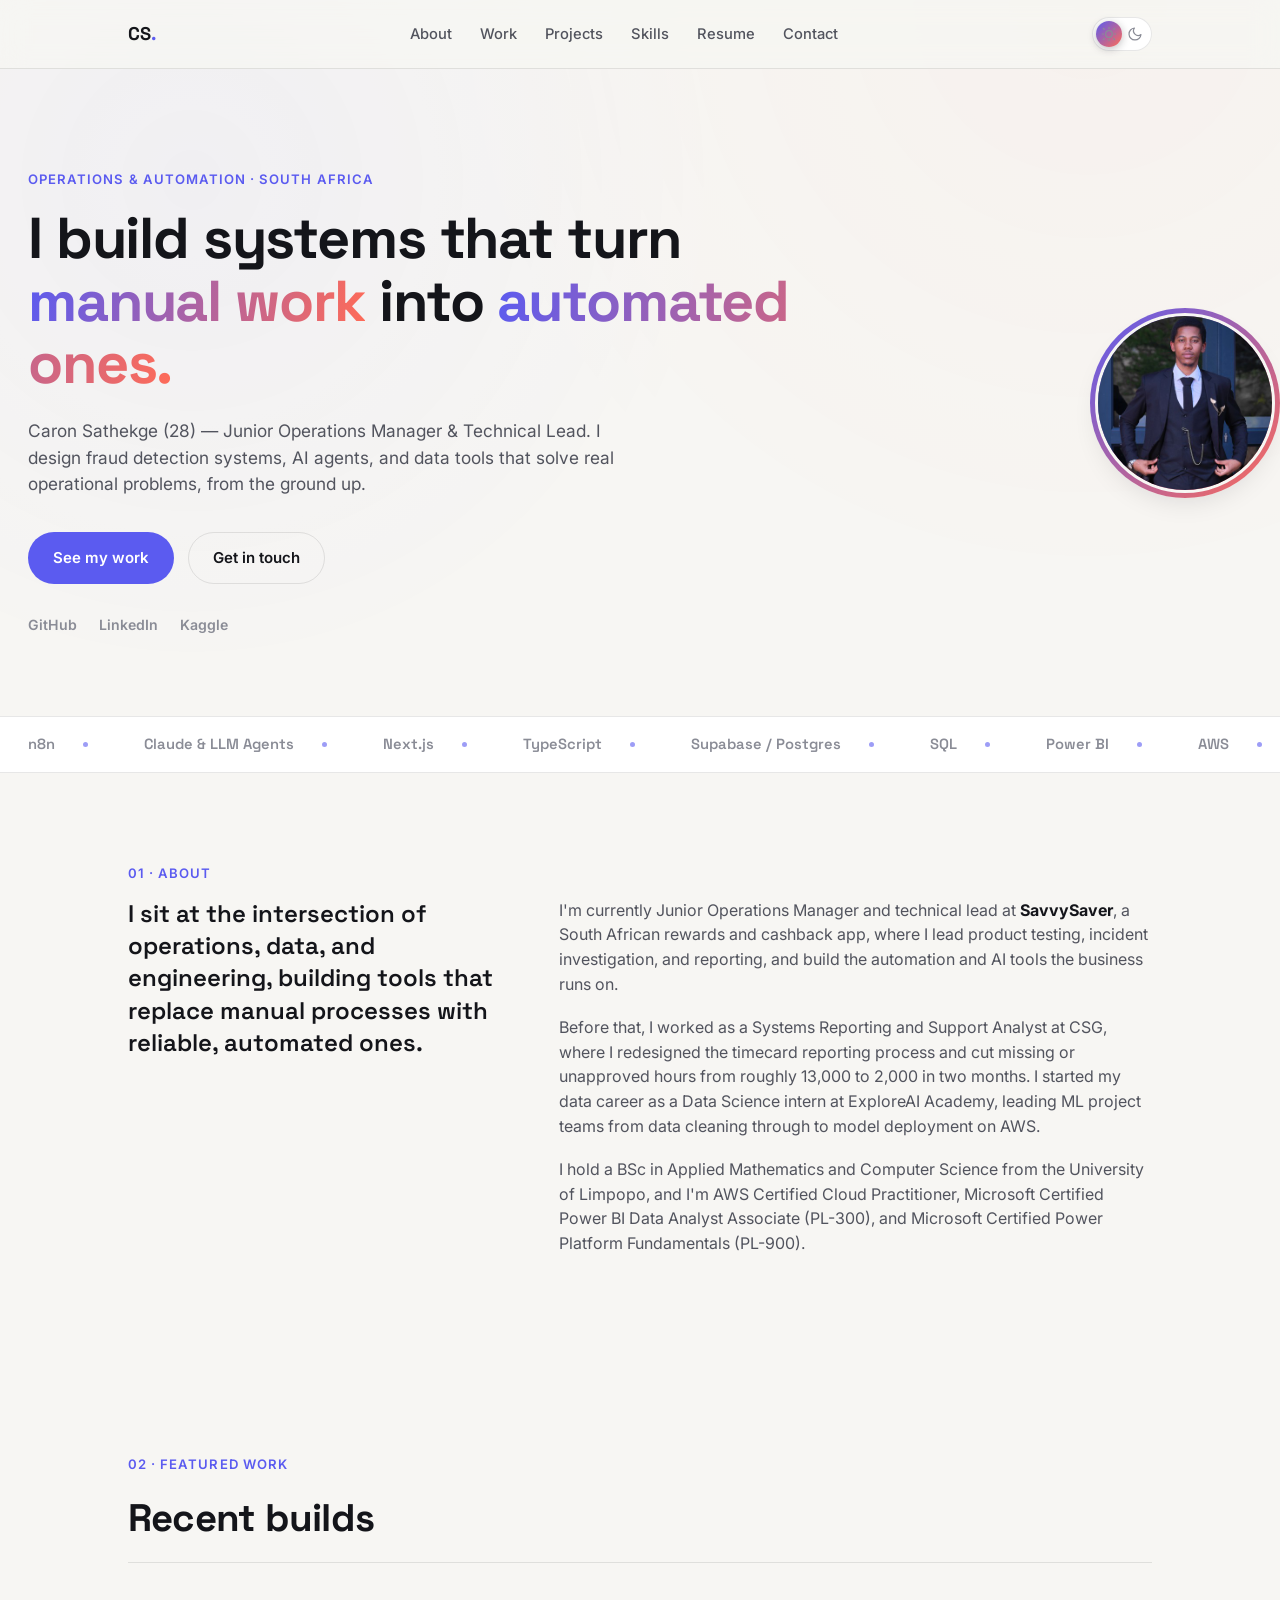
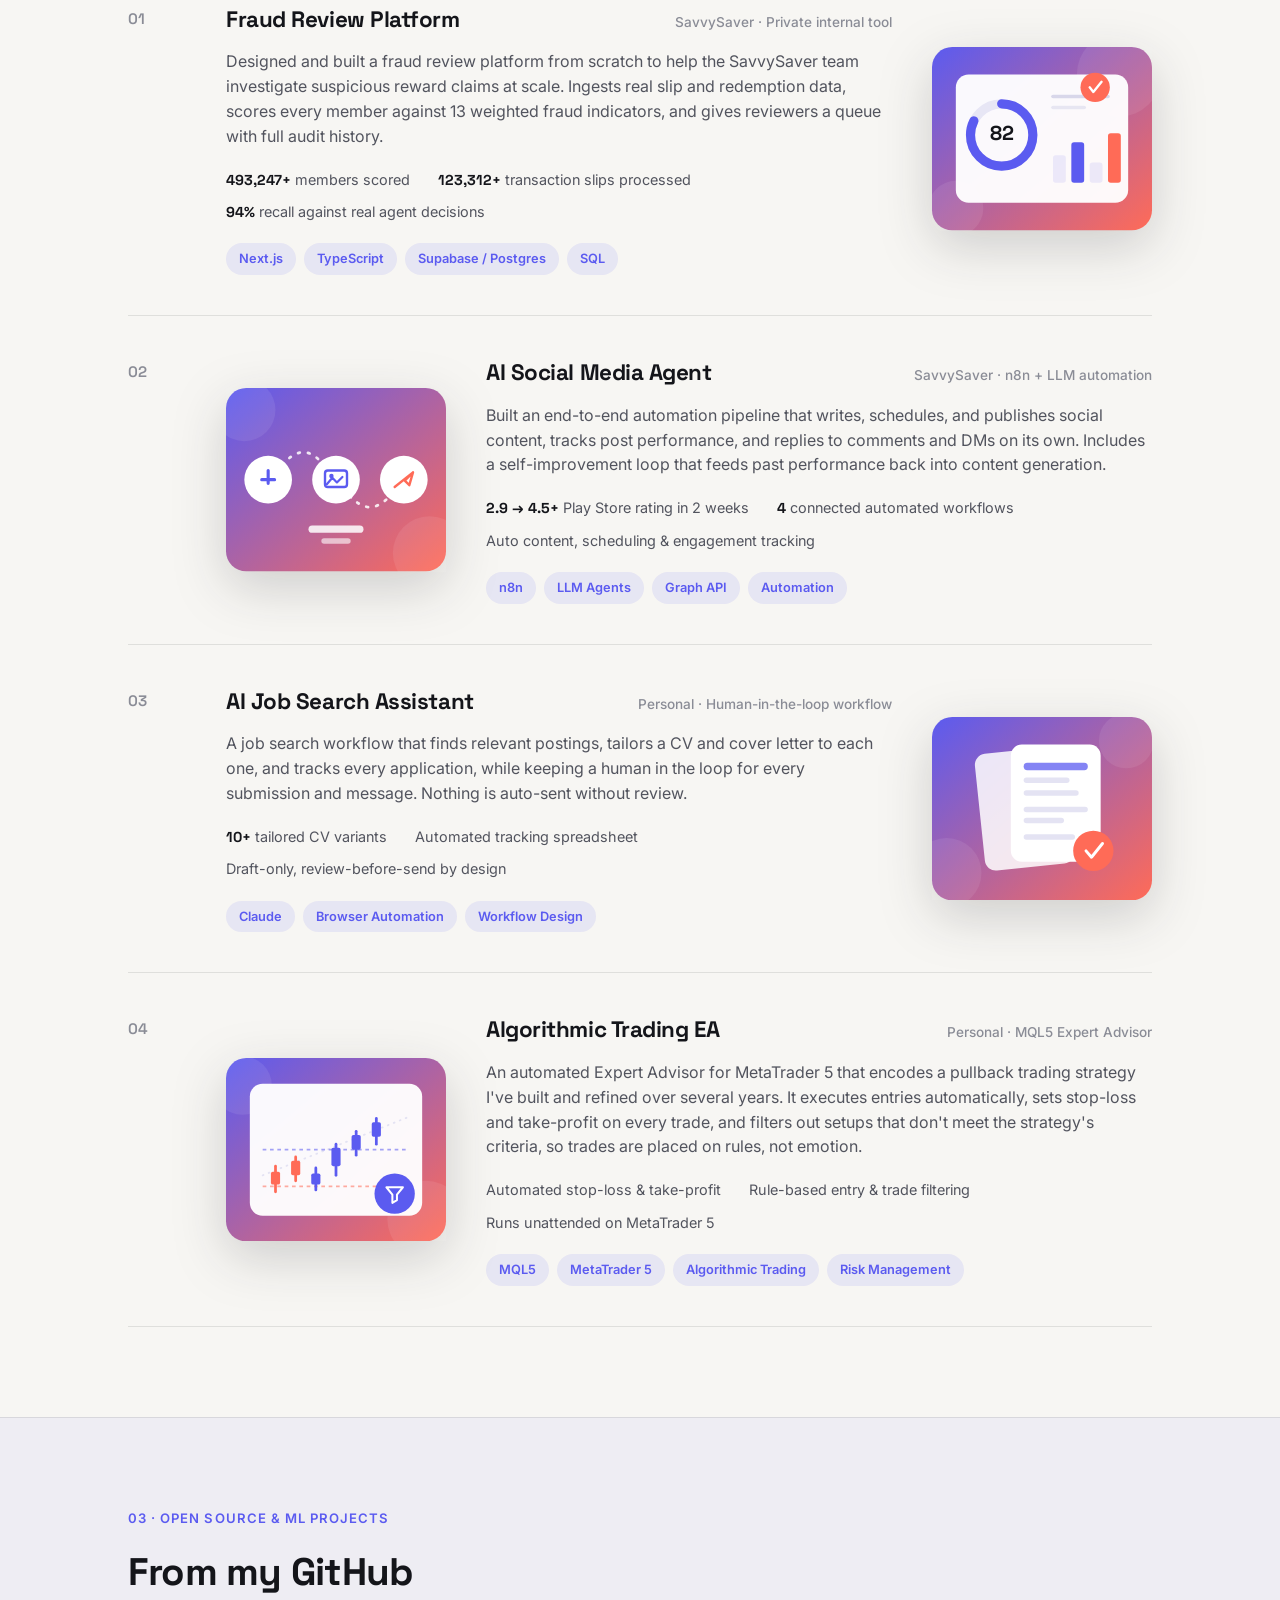
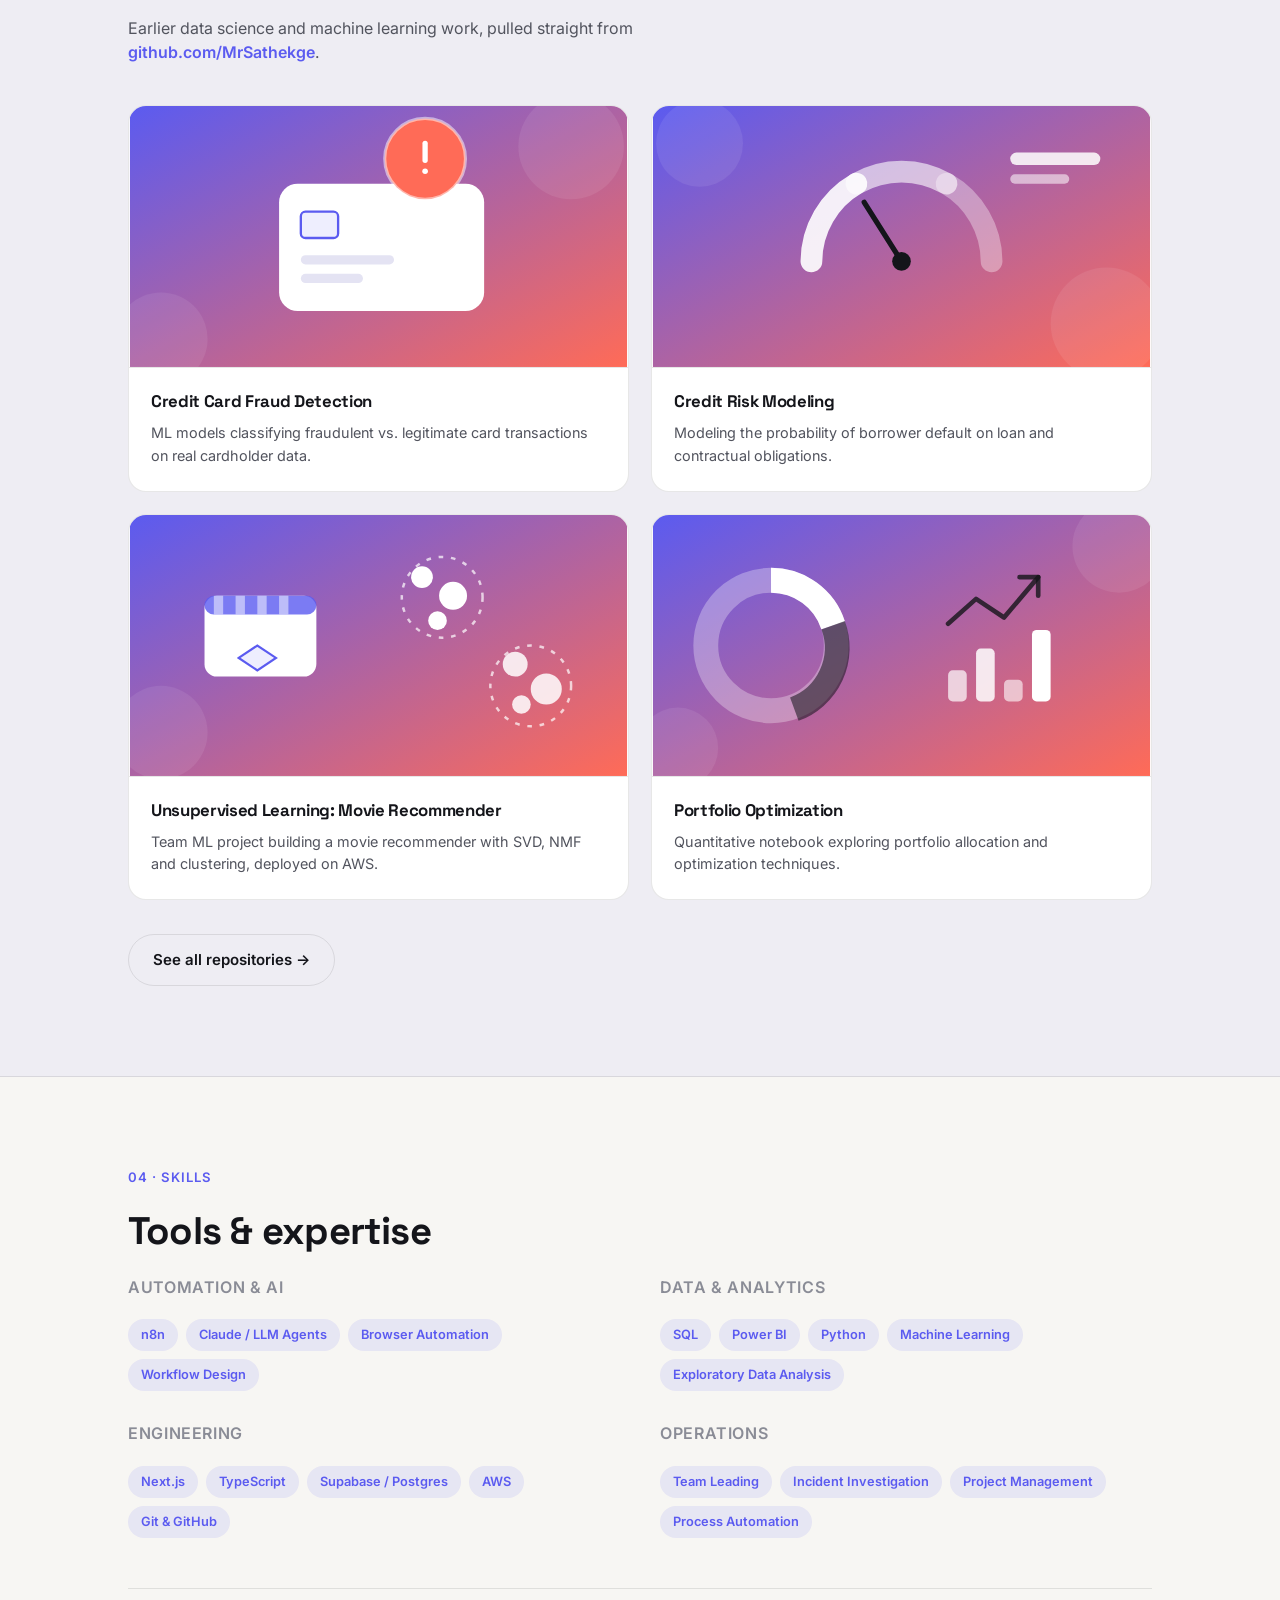
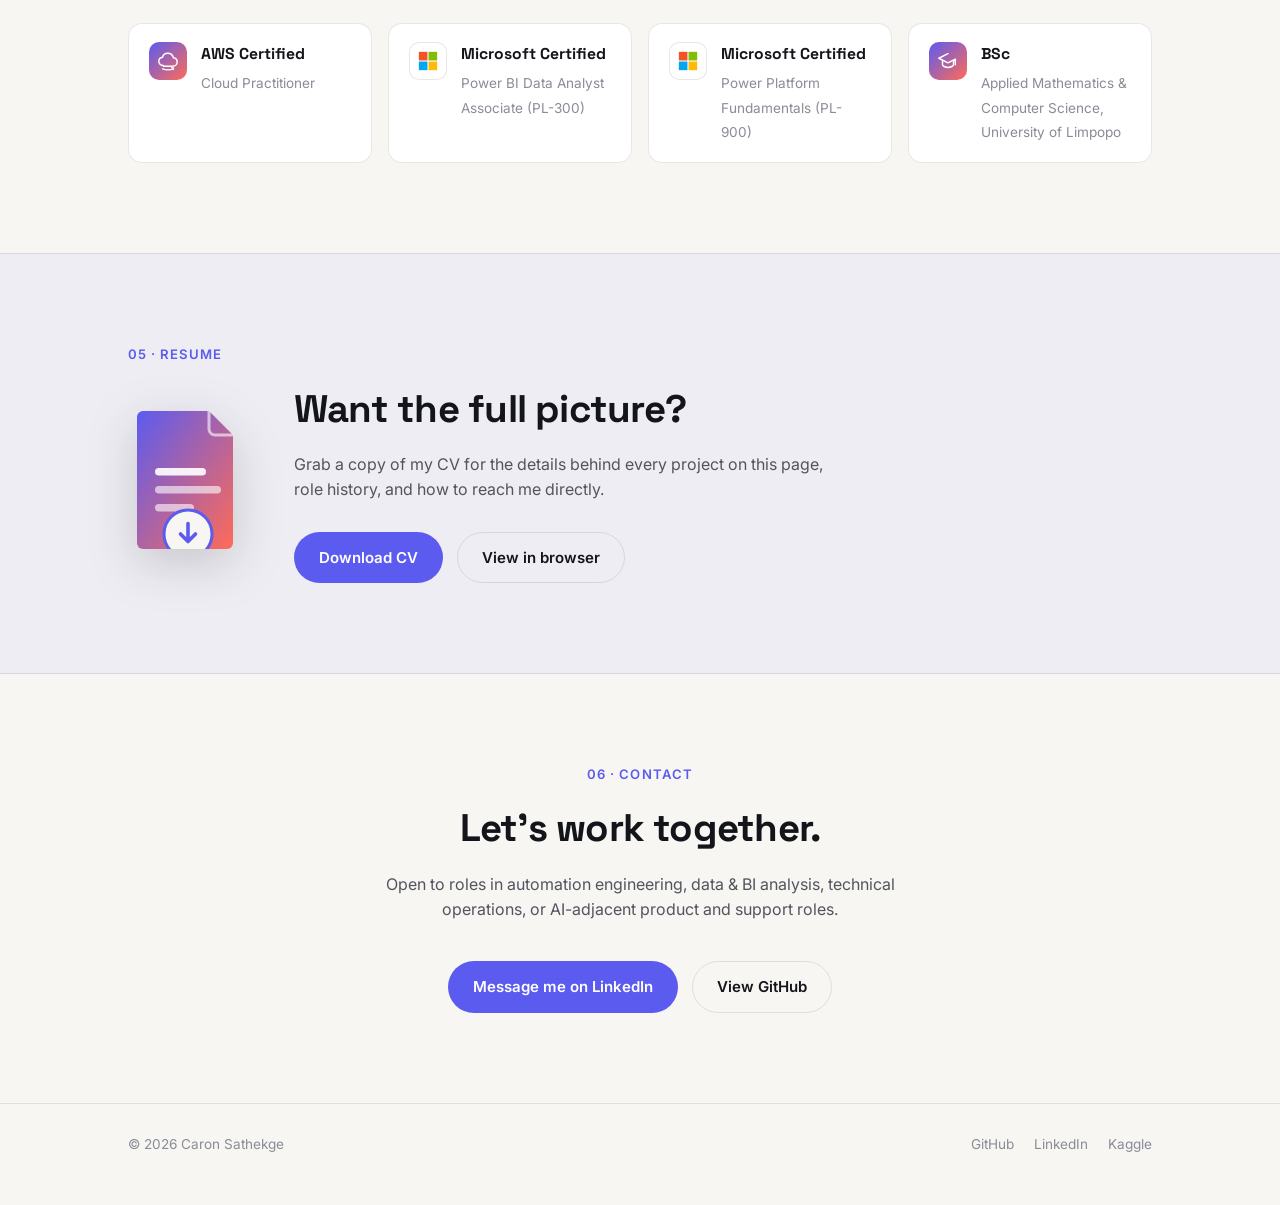
==== index.html @ 4dc27be4 "Initial commit: personal portfolio website Next.js-free static site (HTML/CSS/JS) featuring recent p" ====
<!DOCTYPE html>
<html lang="en">
<head>
<meta charset="UTF-8">
<meta name="viewport" content="width=device-width, initial-scale=1.0">
<title>Caron Sathekge | Automation Engineer, AI &amp; Data Analyst — South Africa</title>
<meta name="description" content="Portfolio of Caron Sathekge, a South Africa-based Operations Manager and Automation Engineer building fraud detection systems, AI agents, and data tools. Experienced in Next.js, n8n, Power BI, SQL, AWS and Claude/LLM automation.">
<meta name="robots" content="index, follow">
<meta name="author" content="Caron Sathekge">
<link rel="canonical" href="https://caron-sathekge-portfolio.vercel.app/">

<meta property="og:type" content="website">
<meta property="og:url" content="https://caron-sathekge-portfolio.vercel.app/">
<meta property="og:title" content="Caron Sathekge | Automation Engineer, AI &amp; Data Analyst">
<meta property="og:description" content="Operations Manager and Automation Engineer building fraud detection systems, AI agents, and data tools. Next.js, n8n, Power BI, SQL, AWS.">
<meta property="og:image" content="https://caron-sathekge-portfolio.vercel.app/assets/caron-profile.jpg">
<meta name="twitter:card" content="summary_large_image">
<meta name="twitter:title" content="Caron Sathekge | Automation Engineer, AI &amp; Data Analyst">
<meta name="twitter:description" content="Operations Manager and Automation Engineer building fraud detection systems, AI agents, and data tools. Next.js, n8n, Power BI, SQL, AWS.">
<meta name="twitter:image" content="https://caron-sathekge-portfolio.vercel.app/assets/caron-profile.jpg">

<link rel="icon" href="assets/caron-profile.jpg">
<link rel="apple-touch-icon" href="assets/caron-profile.jpg">
<link rel="preconnect" href="https://fonts.googleapis.com">
<link rel="preconnect" href="https://fonts.gstatic.com" crossorigin>
<link href="https://fonts.googleapis.com/css2?family=Space+Grotesk:wght@500;600;700&family=Inter:wght@400;500;600;700&display=swap" rel="stylesheet">
<link rel="stylesheet" href="styles.css">
<script type="application/ld+json">
{
  "@context": "https://schema.org",
  "@type": "Person",
  "name": "Caron Sathekge",
  "alternateName": "Matheti Caron Sathekge",
  "url": "https://caron-sathekge-portfolio.vercel.app/",
  "image": "https://caron-sathekge-portfolio.vercel.app/assets/caron-profile.jpg",
  "jobTitle": "Junior Operations Manager & Technical Lead",
  "description": "Operations Manager and Automation Engineer building fraud detection systems, AI agents, and data tools.",
  "address": {
    "@type": "PostalAddress",
    "addressCountry": "South Africa"
  },
  "alumniOf": {
    "@type": "CollegeOrUniversity",
    "name": "University of Limpopo"
  },
  "knowsAbout": ["Automation", "AI Agents", "n8n", "Next.js", "TypeScript", "Power BI", "SQL", "AWS", "Machine Learning", "Fraud Detection"],
  "sameAs": [
    "https://github.com/MrSathekge",
    "https://www.linkedin.com/in/1mrsathekge/",
    "https://www.kaggle.com/caronsathekge"
  ]
}
</script>
</head>
<body>

<div class="noise"></div>
<div class="scroll-progress" id="scrollProgress"></div>

<header class="site-header">
  <div class="wrap header-inner">
    <a href="#top" class="logo">CS<span class="dot">.</span></a>
    <nav class="nav" id="nav">
      <a href="#about">About</a>
      <a href="#work">Work</a>
      <a href="#projects">Projects</a>
      <a href="#skills">Skills</a>
      <a href="#resume">Resume</a>
      <a href="#contact">Contact</a>
    </nav>
    <div class="header-actions">
      <button class="theme-switch" id="themeToggle" aria-label="Toggle dark mode" aria-pressed="false">
        <svg class="ts-icon ts-sun" viewBox="0 0 24 24"><path d="M12 4V2M12 22v-2M4.93 4.93 3.51 3.51M20.49 20.49l-1.42-1.42M4 12H2M22 12h-2M4.93 19.07l-1.42 1.42M20.49 3.51l-1.42 1.42M17 12a5 5 0 1 1-10 0 5 5 0 0 1 10 0Z" fill="none" stroke="currentColor" stroke-width="1.8" stroke-linecap="round"/></svg>
        <svg class="ts-icon ts-moon" viewBox="0 0 24 24"><path d="M21 12.79A9 9 0 1 1 11.21 3 7 7 0 0 0 21 12.79Z" fill="none" stroke="currentColor" stroke-width="1.8" stroke-linecap="round" stroke-linejoin="round"/></svg>
        <span class="ts-thumb"></span>
      </button>
      <button class="nav-toggle" id="navToggle" aria-label="Toggle menu">
        <span></span><span></span><span></span>
      </button>
    </div>
  </div>
</header>

<main id="top">

  <!-- HERO -->
  <section class="hero" id="heroSection">
    <div class="hero-glow" id="heroGlow" aria-hidden="true"></div>
    <div class="wrap hero-inner">
      <p class="eyebrow reveal">Operations &amp; Automation &middot; South Africa</p>
      <h1 class="reveal">
        I build systems that turn <span class="grad">manual work</span> into <span class="grad">automated ones.</span>
      </h1>
      <p class="hero-sub reveal">
        Caron Sathekge (28) — Junior Operations Manager &amp; Technical Lead. I design fraud detection systems,
        AI agents, and data tools that solve real operational problems, from the ground up.
      </p>
      <div class="hero-actions reveal">
        <a href="#work" class="btn btn-primary">See my work</a>
        <a href="#contact" class="btn btn-ghost">Get in touch</a>
      </div>
      <div class="hero-links reveal">
        <a href="https://github.com/MrSathekge" target="_blank" rel="noopener">GitHub</a>
        <a href="https://www.linkedin.com/in/1mrsathekge/" target="_blank" rel="noopener">LinkedIn</a>
        <a href="https://www.kaggle.com/caronsathekge" target="_blank" rel="noopener">Kaggle</a>
      </div>
    </div>
    <div class="hero-avatar reveal" aria-hidden="true">
      <div class="avatar-ring">
        <img src="assets/caron-profile.jpg" alt="Caron Sathekge">
      </div>
    </div>
  </section>

  <!-- MARQUEE -->
  <div class="marquee" aria-hidden="true">
    <div class="marquee-track">
      <span>n8n</span><span>Claude &amp; LLM Agents</span><span>Next.js</span><span>TypeScript</span>
      <span>Supabase / Postgres</span><span>SQL</span><span>Power BI</span><span>AWS</span>
      <span>MQL5</span><span>Python</span><span>Machine Learning</span><span>Automation</span>
      <span>n8n</span><span>Claude &amp; LLM Agents</span><span>Next.js</span><span>TypeScript</span>
      <span>Supabase / Postgres</span><span>SQL</span><span>Power BI</span><span>AWS</span>
      <span>MQL5</span><span>Python</span><span>Machine Learning</span><span>Automation</span>
    </div>
  </div>

  <!-- ABOUT -->
  <section class="section" id="about">
    <div class="wrap">
      <p class="section-tag reveal">01 &middot; About</p>
      <div class="about-grid">
        <p class="about-lead reveal">
          I sit at the intersection of operations, data, and engineering, building tools
          that replace manual processes with reliable, automated ones.
        </p>
        <div class="about-body reveal">
          <p>
            I'm currently Junior Operations Manager and technical lead at <strong>SavvySaver</strong>,
            a South African rewards and cashback app, where I lead product testing, incident
            investigation, and reporting, and build the automation and AI tools the business runs on.
          </p>
          <p>
            Before that, I worked as a Systems Reporting and Support Analyst at CSG, where I
            redesigned the timecard reporting process and cut missing or unapproved hours from
            roughly 13,000 to 2,000 in two months. I started my data career as a Data Science
            intern at ExploreAI Academy, leading ML project teams from data cleaning through
            to model deployment on AWS.
          </p>
          <p>
            I hold a BSc in Applied Mathematics and Computer Science from the University of
            Limpopo, and I'm AWS Certified Cloud Practitioner, Microsoft Certified Power BI
            Data Analyst Associate (PL-300), and Microsoft Certified Power Platform Fundamentals (PL-900).
          </p>
        </div>
      </div>
    </div>
  </section>

  <!-- FEATURED WORK -->
  <section class="section" id="work">
    <div class="wrap">
      <p class="section-tag reveal">02 &middot; Featured Work</p>
      <h2 class="section-title reveal">Recent builds</h2>

      <div class="work-list">

        <article class="work-item reveal">
          <div class="work-num">01</div>
          <div class="work-body">
            <div class="work-content">
              <div class="work-head">
                <h3>Fraud Review Platform</h3>
                <span class="work-meta">SavvySaver &middot; Private internal tool</span>
              </div>
              <p>
                Designed and built a fraud review platform from scratch to help the SavvySaver team
                investigate suspicious reward claims at scale. Ingests real slip and redemption data,
                scores every member against 13 weighted fraud indicators, and gives reviewers a queue
                with full audit history.
              </p>
              <ul class="work-stats">
                <li><strong><span class="count" data-target="500000" data-suffix="+">0</span></strong> members scored</li>
                <li><strong><span class="count" data-target="125000" data-suffix="+">0</span></strong> transaction slips processed</li>
                <li><strong><span class="count" data-target="95" data-suffix="%">0</span></strong> recall against real agent decisions</li>
              </ul>
              <div class="tag-row">
                <span class="tag">Next.js</span>
                <span class="tag">TypeScript</span>
                <span class="tag">Supabase / Postgres</span>
                <span class="tag">SQL</span>
              </div>
            </div>
            <div class="work-visual" aria-hidden="true">
              <svg viewBox="0 0 240 200" xmlns="http://www.w3.org/2000/svg">
                <defs>
                  <linearGradient id="grad1" x1="0" y1="0" x2="1" y2="1">
                    <stop offset="0%" style="stop-color:var(--accent)"/>
                    <stop offset="100%" style="stop-color:var(--accent-2)"/>
                  </linearGradient>
                </defs>
                <rect x="0" y="0" width="240" height="200" rx="22" fill="url(#grad1)"/>
                <circle cx="204" cy="30" r="46" fill="#ffffff" opacity="0.08"/>
                <circle cx="26" cy="176" r="30" fill="#ffffff" opacity="0.08"/>
                <rect x="26" y="30" width="188" height="140" rx="14" fill="#ffffff" opacity="0.96"/>
                <circle cx="76" cy="96" r="34" fill="none" stroke="#e7e6f5" stroke-width="10"/>
                <circle cx="76" cy="96" r="34" fill="none" stroke="var(--accent)" stroke-width="10" stroke-linecap="round" stroke-dasharray="176 214" transform="rotate(-90 76 96)"/>
                <text x="76" y="102" text-anchor="middle" font-family="Space Grotesk, sans-serif" font-weight="700" font-size="22" fill="#14151a">82</text>
                <rect x="132" y="118" width="14" height="30" rx="3" fill="var(--accent-soft)"/>
                <rect x="152" y="104" width="14" height="44" rx="3" fill="var(--accent)"/>
                <rect x="172" y="126" width="14" height="22" rx="3" fill="var(--accent-soft)"/>
                <rect x="192" y="94" width="14" height="54" rx="3" fill="var(--accent-2)"/>
                <path d="M132 54 h60" stroke="#d8d7ea" stroke-width="4" stroke-linecap="round"/>
                <path d="M132 66 h34" stroke="#e7e6f2" stroke-width="4" stroke-linecap="round"/>
                <path d="M60 56 l10 10 18 -20" fill="none" stroke="var(--accent)" stroke-width="0" />
                <g transform="translate(178,44)">
                  <circle r="16" fill="var(--accent-2)"/>
                  <path d="M-6 0 l4 5 9 -11" fill="none" stroke="#ffffff" stroke-width="2.6" stroke-linecap="round" stroke-linejoin="round"/>
                </g>
              </svg>
            </div>
          </div>
        </article>

        <article class="work-item flip reveal">
          <div class="work-num">02</div>
          <div class="work-body">
            <div class="work-content">
              <div class="work-head">
                <h3>AI Social Media Agent</h3>
                <span class="work-meta">SavvySaver &middot; n8n + LLM automation</span>
              </div>
              <p>
                Built an end-to-end automation pipeline that writes, schedules, and publishes social
                content, tracks post performance, and replies to comments and DMs on its own. Includes
                a self-improvement loop that feeds past performance back into content generation.
              </p>
              <ul class="work-stats">
                <li><strong>2.9 &rarr; 4.5+</strong> Play Store rating in 2 weeks</li>
                <li><strong><span class="count" data-target="4">0</span></strong> connected automated workflows</li>
                <li>Auto content, scheduling &amp; engagement tracking</li>
              </ul>
              <div class="tag-row">
                <span class="tag">n8n</span>
                <span class="tag">LLM Agents</span>
                <span class="tag">Graph API</span>
                <span class="tag">Automation</span>
              </div>
            </div>
            <div class="work-visual" aria-hidden="true">
              <svg viewBox="0 0 240 200" xmlns="http://www.w3.org/2000/svg">
                <defs>
                  <linearGradient id="grad2" x1="0" y1="0" x2="1" y2="1">
                    <stop offset="0%" style="stop-color:var(--accent)"/>
                    <stop offset="100%" style="stop-color:var(--accent-2)"/>
                  </linearGradient>
                </defs>
                <rect x="0" y="0" width="240" height="200" rx="22" fill="url(#grad2)"/>
                <circle cx="20" cy="24" r="34" fill="#ffffff" opacity="0.08"/>
                <circle cx="222" cy="180" r="40" fill="#ffffff" opacity="0.08"/>
                <path d="M46 100 C80 60, 90 60, 120 100 S164 140, 194 100" fill="none" stroke="#ffffff" stroke-width="3" stroke-dasharray="2 9" stroke-linecap="round" opacity="0.85"/>
                <g>
                  <circle cx="46" cy="100" r="26" fill="#ffffff"/>
                  <path d="M46 90 v14 M39 100 h14" stroke="var(--accent)" stroke-width="3.4" stroke-linecap="round"/>
                </g>
                <g>
                  <circle cx="120" cy="100" r="26" fill="#ffffff"/>
                  <rect x="108" y="90" width="24" height="18" rx="3" fill="none" stroke="var(--accent)" stroke-width="2.6"/>
                  <circle cx="115" cy="96" r="2.4" fill="var(--accent)"/>
                  <path d="M110 105 l6 -7 5 5 6 -6" fill="none" stroke="var(--accent)" stroke-width="2.4" stroke-linecap="round" stroke-linejoin="round"/>
                </g>
                <g>
                  <circle cx="194" cy="100" r="26" fill="#ffffff"/>
                  <path d="M184 108 L204 92 M204 92 l-4 14 -5 -5z" fill="none" stroke="var(--accent-2)" stroke-width="2.6" stroke-linecap="round" stroke-linejoin="round"/>
                </g>
                <rect x="90" y="150" width="60" height="8" rx="4" fill="#ffffff" opacity="0.85"/>
                <rect x="104" y="164" width="32" height="6" rx="3" fill="#ffffff" opacity="0.6"/>
              </svg>
            </div>
          </div>
        </article>

        <article class="work-item reveal">
          <div class="work-num">03</div>
          <div class="work-body">
            <div class="work-content">
              <div class="work-head">
                <h3>AI Job Search Assistant</h3>
                <span class="work-meta">Personal &middot; Human-in-the-loop workflow</span>
              </div>
              <p>
                A job search workflow that finds relevant postings, tailors a CV and cover letter to
                each one, and tracks every application, while keeping a human in the loop for every
                submission and message. Nothing is auto-sent without review.
              </p>
              <ul class="work-stats">
                <li><strong><span class="count" data-target="10" data-suffix="+">0</span></strong> tailored CV variants</li>
                <li>Automated tracking spreadsheet</li>
                <li>Draft-only, review-before-send by design</li>
              </ul>
              <div class="tag-row">
                <span class="tag">Claude</span>
                <span class="tag">Browser Automation</span>
                <span class="tag">Workflow Design</span>
              </div>
            </div>
            <div class="work-visual" aria-hidden="true">
              <svg viewBox="0 0 240 200" xmlns="http://www.w3.org/2000/svg">
                <defs>
                  <linearGradient id="grad3" x1="0" y1="0" x2="1" y2="1">
                    <stop offset="0%" style="stop-color:var(--accent)"/>
                    <stop offset="100%" style="stop-color:var(--accent-2)"/>
                  </linearGradient>
                </defs>
                <rect x="0" y="0" width="240" height="200" rx="22" fill="url(#grad3)"/>
                <circle cx="212" cy="26" r="30" fill="#ffffff" opacity="0.08"/>
                <circle cx="16" cy="170" r="38" fill="#ffffff" opacity="0.08"/>
                <rect x="52" y="36" width="98" height="128" rx="12" fill="#ffffff" opacity="0.85" transform="rotate(-6 101 100)"/>
                <rect x="86" y="30" width="98" height="128" rx="12" fill="#ffffff"/>
                <rect x="100" y="50" width="70" height="8" rx="4" fill="var(--accent)" opacity="0.75"/>
                <rect x="100" y="66" width="50" height="6" rx="3" fill="#e4e3f3"/>
                <rect x="100" y="80" width="60" height="6" rx="3" fill="#e4e3f3"/>
                <rect x="100" y="98" width="70" height="6" rx="3" fill="#e4e3f3"/>
                <rect x="100" y="110" width="44" height="6" rx="3" fill="#e4e3f3"/>
                <rect x="100" y="128" width="56" height="6" rx="3" fill="#e4e3f3"/>
                <g transform="translate(176,146)">
                  <circle r="22" fill="var(--accent-2)"/>
                  <path d="M-8 0 l6 7 12 -15" fill="none" stroke="#ffffff" stroke-width="3.2" stroke-linecap="round" stroke-linejoin="round"/>
                </g>
              </svg>
            </div>
          </div>
        </article>

        <article class="work-item flip reveal">
          <div class="work-num">04</div>
          <div class="work-body">
            <div class="work-content">
              <div class="work-head">
                <h3>Algorithmic Trading EA</h3>
                <span class="work-meta">Personal &middot; MQL5 Expert Advisor</span>
              </div>
              <p>
                An automated Expert Advisor for MetaTrader 5 that encodes a pullback trading strategy
                I've built and refined over several years. It executes entries automatically, sets
                stop-loss and take-profit on every trade, and filters out setups that don't meet the
                strategy's criteria, so trades are placed on rules, not emotion.
              </p>
              <ul class="work-stats">
                <li>Automated stop-loss &amp; take-profit</li>
                <li>Rule-based entry &amp; trade filtering</li>
                <li>Runs unattended on MetaTrader 5</li>
              </ul>
              <div class="tag-row">
                <span class="tag">MQL5</span>
                <span class="tag">MetaTrader 5</span>
                <span class="tag">Algorithmic Trading</span>
                <span class="tag">Risk Management</span>
              </div>
            </div>
            <div class="work-visual" aria-hidden="true">
              <svg viewBox="0 0 240 200" xmlns="http://www.w3.org/2000/svg">
                <defs>
                  <linearGradient id="grad4" x1="0" y1="0" x2="1" y2="1">
                    <stop offset="0%" style="stop-color:var(--accent)"/>
                    <stop offset="100%" style="stop-color:var(--accent-2)"/>
                  </linearGradient>
                </defs>
                <rect x="0" y="0" width="240" height="200" rx="22" fill="url(#grad4)"/>
                <circle cx="18" cy="30" r="32" fill="#ffffff" opacity="0.08"/>
                <circle cx="218" cy="176" r="42" fill="#ffffff" opacity="0.08"/>
                <rect x="26" y="28" width="188" height="144" rx="14" fill="#ffffff" opacity="0.96"/>
                <path d="M40 128 L200 64" stroke="#e4e3f3" stroke-width="2" stroke-dasharray="1 6" stroke-linecap="round"/>
                <path d="M40 100 H200" stroke="var(--accent)" stroke-width="2" stroke-dasharray="4 4" opacity="0.55"/>
                <path d="M40 140 H200" stroke="var(--accent-2)" stroke-width="2" stroke-dasharray="4 4" opacity="0.55"/>
                <g stroke-width="3" stroke-linecap="round">
                  <line x1="54" y1="118" x2="54" y2="146" stroke="var(--accent-2)"/>
                  <rect x="49" y="124" width="10" height="14" rx="2" fill="var(--accent-2)"/>
                  <line x1="76" y1="108" x2="76" y2="134" stroke="var(--accent-2)"/>
                  <rect x="71" y="112" width="10" height="16" rx="2" fill="var(--accent-2)"/>
                  <line x1="98" y1="120" x2="98" y2="144" stroke="var(--accent)"/>
                  <rect x="93" y="126" width="10" height="12" rx="2" fill="var(--accent)"/>
                  <line x1="120" y1="94" x2="120" y2="128" stroke="var(--accent)"/>
                  <rect x="115" y="98" width="10" height="20" rx="2" fill="var(--accent)"/>
                  <line x1="142" y1="80" x2="142" y2="106" stroke="var(--accent)"/>
                  <rect x="137" y="84" width="10" height="16" rx="2" fill="var(--accent)"/>
                  <line x1="164" y1="66" x2="164" y2="94" stroke="var(--accent)"/>
                  <rect x="159" y="70" width="10" height="16" rx="2" fill="var(--accent)"/>
                </g>
                <g transform="translate(184,148)">
                  <circle r="22" fill="var(--accent)"/>
                  <path d="M-9 -7 h18 l-6.5 8 v6 l-5 3 v-9 z" fill="none" stroke="#ffffff" stroke-width="2.2" stroke-linejoin="round" stroke-linecap="round"/>
                </g>
              </svg>
            </div>
          </div>
        </article>

      </div>
    </div>
  </section>

  <!-- OPEN SOURCE / EARLIER PROJECTS -->
  <section class="section section-alt" id="projects">
    <div class="wrap">
      <p class="section-tag reveal">03 &middot; Open Source &amp; ML Projects</p>
      <h2 class="section-title reveal">From my GitHub</h2>
      <p class="section-sub reveal">
        Earlier data science and machine learning work, pulled straight from
        <a href="https://github.com/MrSathekge" target="_blank" rel="noopener">github.com/MrSathekge</a>.
      </p>

      <div class="repo-grid">

        <a class="repo-card reveal" href="https://github.com/MrSathekge/Credit_Card_Fraud_Detection" target="_blank" rel="noopener">
          <div class="repo-thumb">
            <svg viewBox="0 0 320 168" xmlns="http://www.w3.org/2000/svg">
              <defs>
                <linearGradient id="rgrad1" x1="0" y1="0" x2="1" y2="1">
                  <stop offset="0%" style="stop-color:var(--accent)"/>
                  <stop offset="100%" style="stop-color:var(--accent-2)"/>
                </linearGradient>
              </defs>
              <rect x="0" y="0" width="320" height="168" fill="url(#rgrad1)"/>
              <circle cx="284" cy="26" r="34" fill="#ffffff" opacity="0.08"/>
              <circle cx="20" cy="150" r="30" fill="#ffffff" opacity="0.08"/>
              <g transform="translate(96,50)">
                <rect x="0" y="0" width="132" height="82" rx="12" fill="#ffffff"/>
                <rect x="14" y="18" width="24" height="17" rx="3" fill="var(--accent-soft)" stroke="var(--accent)" stroke-width="1.5"/>
                <rect x="14" y="46" width="60" height="6" rx="3" fill="#e4e3f3"/>
                <rect x="14" y="58" width="40" height="6" rx="3" fill="#e4e3f3"/>
              </g>
              <g transform="translate(190,34)">
                <circle r="26" fill="var(--accent-2)"/>
                <circle r="26" fill="none" stroke="#ffffff" stroke-width="2" opacity="0.5"/>
                <path d="M0 -10 v11" stroke="#ffffff" stroke-width="3.4" stroke-linecap="round"/>
                <circle cx="0" cy="8" r="1.8" fill="#ffffff"/>
              </g>
            </svg>
          </div>
          <div class="repo-card-body">
            <h4>Credit Card Fraud Detection</h4>
            <p>ML models classifying fraudulent vs. legitimate card transactions on real cardholder data.</p>
          </div>
        </a>

        <a class="repo-card reveal" href="https://github.com/MrSathekge/Credit_Risk_Modeling" target="_blank" rel="noopener">
          <div class="repo-thumb">
            <svg viewBox="0 0 320 168" xmlns="http://www.w3.org/2000/svg">
              <defs>
                <linearGradient id="rgrad2" x1="0" y1="0" x2="1" y2="1">
                  <stop offset="0%" style="stop-color:var(--accent)"/>
                  <stop offset="100%" style="stop-color:var(--accent-2)"/>
                </linearGradient>
              </defs>
              <rect x="0" y="0" width="320" height="168" fill="url(#rgrad2)"/>
              <circle cx="30" cy="24" r="28" fill="#ffffff" opacity="0.08"/>
              <circle cx="292" cy="140" r="36" fill="#ffffff" opacity="0.08"/>
              <g transform="translate(160,100)">
                <path d="M-58 0 A58 58 0 0 1 -29 -50" fill="none" stroke="#ffffff" stroke-width="14" stroke-linecap="round" opacity="0.9"/>
                <path d="M-29 -50 A58 58 0 0 1 29 -50" fill="none" stroke="#ffffff" stroke-width="14" stroke-linecap="round" opacity="0.6"/>
                <path d="M29 -50 A58 58 0 0 1 58 0" fill="none" stroke="#ffffff" stroke-width="14" stroke-linecap="round" opacity="0.35"/>
                <line x1="0" y1="0" x2="-24" y2="-38" stroke="#14151a" stroke-width="3.4" stroke-linecap="round"/>
                <circle r="6" fill="#14151a"/>
              </g>
              <rect x="230" y="30" width="58" height="8" rx="4" fill="#ffffff" opacity="0.85"/>
              <rect x="230" y="44" width="38" height="6" rx="3" fill="#ffffff" opacity="0.55"/>
            </svg>
          </div>
          <div class="repo-card-body">
            <h4>Credit Risk Modeling</h4>
            <p>Modeling the probability of borrower default on loan and contractual obligations.</p>
          </div>
        </a>

        <a class="repo-card reveal" href="https://github.com/MrSathekge/Unsupervised-Learning-Sprint-2207FTDS-Team-JM5" target="_blank" rel="noopener">
          <div class="repo-thumb">
            <svg viewBox="0 0 320 168" xmlns="http://www.w3.org/2000/svg">
              <defs>
                <linearGradient id="rgrad3" x1="0" y1="0" x2="1" y2="1">
                  <stop offset="0%" style="stop-color:var(--accent)"/>
                  <stop offset="100%" style="stop-color:var(--accent-2)"/>
                </linearGradient>
              </defs>
              <rect x="0" y="0" width="320" height="168" fill="url(#rgrad3)"/>
              <circle cx="20" cy="140" r="30" fill="#ffffff" opacity="0.08"/>
              <g transform="translate(48,52)">
                <rect x="0" y="0" width="72" height="52" rx="8" fill="#ffffff"/>
                <rect x="0" y="0" width="72" height="12" rx="6" fill="var(--accent)" opacity="0.8"/>
                <rect x="6" y="0" width="6" height="12" fill="#ffffff" opacity="0.5"/>
                <rect x="20" y="0" width="6" height="12" fill="#ffffff" opacity="0.5"/>
                <rect x="34" y="0" width="6" height="12" fill="#ffffff" opacity="0.5"/>
                <rect x="48" y="0" width="6" height="12" fill="#ffffff" opacity="0.5"/>
                <path d="M22 40 l12 -8 12 8 v0 l-12 8 z" fill="var(--accent-soft)" stroke="var(--accent)" stroke-width="1.4"/>
              </g>
              <g fill="#ffffff">
                <circle cx="188" cy="40" r="7"/>
                <circle cx="208" cy="52" r="9"/>
                <circle cx="198" cy="68" r="6"/>
                <circle cx="248" cy="96" r="8" opacity="0.85"/>
                <circle cx="268" cy="112" r="10" opacity="0.85"/>
                <circle cx="252" cy="122" r="6" opacity="0.85"/>
              </g>
              <circle cx="201" cy="53" r="26" fill="none" stroke="#ffffff" stroke-width="1.6" stroke-dasharray="3 5" opacity="0.7"/>
              <circle cx="258" cy="110" r="26" fill="none" stroke="#ffffff" stroke-width="1.6" stroke-dasharray="3 5" opacity="0.7"/>
            </svg>
          </div>
          <div class="repo-card-body">
            <h4>Unsupervised Learning: Movie Recommender</h4>
            <p>Team ML project building a movie recommender with SVD, NMF and clustering, deployed on AWS.</p>
          </div>
        </a>

        <a class="repo-card reveal" href="https://github.com/MrSathekge/Portfolio_Optimization" target="_blank" rel="noopener">
          <div class="repo-thumb">
            <svg viewBox="0 0 320 168" xmlns="http://www.w3.org/2000/svg">
              <defs>
                <linearGradient id="rgrad4" x1="0" y1="0" x2="1" y2="1">
                  <stop offset="0%" style="stop-color:var(--accent)"/>
                  <stop offset="100%" style="stop-color:var(--accent-2)"/>
                </linearGradient>
              </defs>
              <rect x="0" y="0" width="320" height="168" fill="url(#rgrad4)"/>
              <circle cx="300" cy="20" r="30" fill="#ffffff" opacity="0.08"/>
              <circle cx="16" cy="150" r="26" fill="#ffffff" opacity="0.08"/>
              <g transform="translate(76,84)">
                <circle r="42" fill="none" stroke="#ffffff" stroke-width="16" opacity="0.3"/>
                <path d="M0 -42 A42 42 0 0 1 40 -13" fill="none" stroke="#ffffff" stroke-width="16"/>
                <path d="M40 -13 A42 42 0 0 1 15 41" fill="none" stroke="#14151a" stroke-width="16" opacity="0.55"/>
              </g>
              <g transform="translate(190,120)" stroke-linecap="round">
                <rect x="0" y="-20" width="12" height="20" rx="3" fill="#ffffff" opacity="0.7"/>
                <rect x="18" y="-34" width="12" height="34" rx="3" fill="#ffffff" opacity="0.85"/>
                <rect x="36" y="-14" width="12" height="14" rx="3" fill="#ffffff" opacity="0.6"/>
                <rect x="54" y="-46" width="12" height="46" rx="3" fill="#ffffff"/>
                <path d="M0 -50 L18 -66 L36 -54 L58 -80" fill="none" stroke="#14151a" stroke-width="3" stroke-linecap="round" stroke-linejoin="round" opacity="0.8"/>
                <path d="M46 -80 h12 v12" fill="none" stroke="#14151a" stroke-width="3" stroke-linecap="round" stroke-linejoin="round" opacity="0.8"/>
              </g>
            </svg>
          </div>
          <div class="repo-card-body">
            <h4>Portfolio Optimization</h4>
            <p>Quantitative notebook exploring portfolio allocation and optimization techniques.</p>
          </div>
        </a>

      </div>

      <a href="https://github.com/MrSathekge?tab=repositories" target="_blank" rel="noopener" class="btn btn-ghost see-all">
        See all repositories &rarr;
      </a>
    </div>
  </section>

  <!-- SKILLS -->
  <section class="section" id="skills">
    <div class="wrap">
      <p class="section-tag reveal">04 &middot; Skills</p>
      <h2 class="section-title reveal">Tools &amp; expertise</h2>

      <div class="skills-grid">
        <div class="skill-group reveal">
          <h4>Automation &amp; AI</h4>
          <div class="tag-row">
            <span class="tag">n8n</span>
            <span class="tag">Claude / LLM Agents</span>
            <span class="tag">Browser Automation</span>
            <span class="tag">Workflow Design</span>
          </div>
        </div>
        <div class="skill-group reveal">
          <h4>Data &amp; Analytics</h4>
          <div class="tag-row">
            <span class="tag">SQL</span>
            <span class="tag">Power BI</span>
            <span class="tag">Python</span>
            <span class="tag">Machine Learning</span>
            <span class="tag">Exploratory Data Analysis</span>
          </div>
        </div>
        <div class="skill-group reveal">
          <h4>Engineering</h4>
          <div class="tag-row">
            <span class="tag">Next.js</span>
            <span class="tag">TypeScript</span>
            <span class="tag">Supabase / Postgres</span>
            <span class="tag">AWS</span>
            <span class="tag">Git &amp; GitHub</span>
          </div>
        </div>
        <div class="skill-group reveal">
          <h4>Operations</h4>
          <div class="tag-row">
            <span class="tag">Team Leading</span>
            <span class="tag">Incident Investigation</span>
            <span class="tag">Project Management</span>
            <span class="tag">Process Automation</span>
          </div>
        </div>
      </div>

      <div class="cert-row reveal">
        <div class="cert-pill">
          <div class="cert-logo cert-logo-aws" aria-hidden="true">
            <svg viewBox="0 0 24 24"><path d="M7 17c-2.8 0-5-2-5-4.6 0-2.3 1.7-4.1 4-4.5C6.6 5.4 8.9 3.5 11.7 3.5c3 0 5.5 2.1 6.1 4.9 2.4.3 4.2 2.3 4.2 4.7 0 2.6-2.2 4.7-4.9 4.7H7Z" fill="none" stroke="#fff" stroke-width="1.6" stroke-linejoin="round"/><path d="M6 20.5c3.5 1.4 8.5 1.4 12 0" fill="none" stroke="#fff" stroke-width="1.4" stroke-linecap="round"/><path d="M16 19.2l2 .3-.4 2" fill="none" stroke="#fff" stroke-width="1.4" stroke-linecap="round" stroke-linejoin="round"/></svg>
          </div>
          <div class="cert-text">
            <strong>AWS Certified</strong>
            <span>Cloud Practitioner</span>
          </div>
        </div>
        <div class="cert-pill">
          <div class="cert-logo cert-logo-ms" aria-hidden="true">
            <svg viewBox="0 0 24 24">
              <rect x="2" y="2" width="9.4" height="9.4" fill="#F35325"/>
              <rect x="12.6" y="2" width="9.4" height="9.4" fill="#81BC06"/>
              <rect x="2" y="12.6" width="9.4" height="9.4" fill="#05A6F0"/>
              <rect x="12.6" y="12.6" width="9.4" height="9.4" fill="#FFBA08"/>
            </svg>
          </div>
          <div class="cert-text">
            <strong>Microsoft Certified</strong>
            <span>Power BI Data Analyst Associate (PL-300)</span>
          </div>
        </div>
        <div class="cert-pill">
          <div class="cert-logo cert-logo-ms" aria-hidden="true">
            <svg viewBox="0 0 24 24">
              <rect x="2" y="2" width="9.4" height="9.4" fill="#F35325"/>
              <rect x="12.6" y="2" width="9.4" height="9.4" fill="#81BC06"/>
              <rect x="2" y="12.6" width="9.4" height="9.4" fill="#05A6F0"/>
              <rect x="12.6" y="12.6" width="9.4" height="9.4" fill="#FFBA08"/>
            </svg>
          </div>
          <div class="cert-text">
            <strong>Microsoft Certified</strong>
            <span>Power Platform Fundamentals (PL-900)</span>
          </div>
        </div>
        <div class="cert-pill">
          <div class="cert-logo cert-logo-edu" aria-hidden="true">
            <svg viewBox="0 0 24 24"><path d="M12 4 2 9l10 5 8-4v6" fill="none" stroke="#fff" stroke-width="1.6" stroke-linecap="round" stroke-linejoin="round"/><path d="M6 11.5V16c0 1.4 2.7 3 6 3s6-1.6 6-3v-4.5" fill="none" stroke="#fff" stroke-width="1.6" stroke-linecap="round" stroke-linejoin="round"/></svg>
          </div>
          <div class="cert-text">
            <strong>BSc</strong>
            <span>Applied Mathematics &amp; Computer Science, University of Limpopo</span>
          </div>
        </div>
      </div>
    </div>
  </section>

  <!-- RESUME -->
  <section class="section section-alt" id="resume">
    <div class="wrap">
      <p class="section-tag reveal">05 &middot; Resume</p>
      <div class="resume-panel reveal">
        <div class="resume-icon" aria-hidden="true">
          <svg viewBox="0 0 80 96" xmlns="http://www.w3.org/2000/svg">
            <defs>
              <linearGradient id="cvgrad" x1="0" y1="0" x2="1" y2="1">
                <stop offset="0%" style="stop-color:var(--accent)"/>
                <stop offset="100%" style="stop-color:var(--accent-2)"/>
              </linearGradient>
            </defs>
            <path d="M10 4h44l16 16v72a4 4 0 0 1-4 4H10a4 4 0 0 1-4-4V8a4 4 0 0 1 4-4Z" fill="url(#cvgrad)"/>
            <path d="M54 4v12a4 4 0 0 0 4 4h12" fill="none" stroke="#ffffff" stroke-width="2" opacity="0.6"/>
            <rect x="18" y="42" width="34" height="5" rx="2.5" fill="#ffffff" opacity="0.9"/>
            <rect x="18" y="54" width="44" height="5" rx="2.5" fill="#ffffff" opacity="0.6"/>
            <rect x="18" y="66" width="26" height="5" rx="2.5" fill="#ffffff" opacity="0.6"/>
            <g transform="translate(40,86)">
              <circle r="16" fill="var(--bg)"/>
              <circle r="16" fill="none" stroke="var(--accent)" stroke-width="2"/>
              <path d="M0 -7 v11 M-5 0 l5 5 5 -5" fill="none" stroke="var(--accent)" stroke-width="2.4" stroke-linecap="round" stroke-linejoin="round"/>
            </g>
          </svg>
        </div>
        <div class="resume-content">
          <h2 class="section-title">Want the full picture?</h2>
          <p class="section-sub">
            Grab a copy of my CV for the details behind every project on this page, role history,
            and how to reach me directly.
          </p>
          <div class="resume-actions">
            <a href="assets/Caron_Sathekge_CV.pdf" download class="btn btn-primary">Download CV</a>
            <a href="assets/Caron_Sathekge_CV.pdf" target="_blank" rel="noopener" class="btn btn-ghost">View in browser</a>
          </div>
        </div>
      </div>
    </div>
  </section>

  <!-- CONTACT -->
  <section class="section contact" id="contact">
    <div class="wrap contact-inner">
      <p class="section-tag reveal">06 &middot; Contact</p>
      <h2 class="section-title reveal">Let's work together.</h2>
      <p class="section-sub reveal">
        Open to roles in automation engineering, data &amp; BI analysis, technical operations,
        or AI-adjacent product and support roles.
      </p>
      <div class="contact-actions reveal">
        <a href="https://www.linkedin.com/in/1mrsathekge/" target="_blank" rel="noopener" class="btn btn-primary">Message me on LinkedIn</a>
        <a href="https://github.com/MrSathekge" target="_blank" rel="noopener" class="btn btn-ghost">View GitHub</a>
      </div>
      <!-- Add a personal contact email here when ready, e.g. <a href="mailto:you@example.com">you@example.com</a> -->
    </div>
  </section>

</main>

<footer class="site-footer">
  <div class="wrap footer-inner">
    <span>&copy; <span id="year"></span> Caron Sathekge</span>
    <div class="footer-links">
      <a href="https://github.com/MrSathekge" target="_blank" rel="noopener">GitHub</a>
      <a href="https://www.linkedin.com/in/1mrsathekge/" target="_blank" rel="noopener">LinkedIn</a>
      <a href="https://www.kaggle.com/caronsathekge" target="_blank" rel="noopener">Kaggle</a>
    </div>
  </div>
</footer>

<script src="script.js"></script>
</body>
</html>
---- styles.css ----
/* ---------- tokens ---------- */
:root {
  --bg: #f7f6f3;
  --bg-alt: #ffffff;
  --ink: #14151a;
  --ink-soft: #52545e;
  --ink-faint: #8a8c96;
  --line: rgba(20, 21, 26, 0.1);
  --accent: #5b5bf0;
  --accent-2: #ff6b57;
  --accent-soft: rgba(91, 91, 240, 0.1);
  --card: #ffffff;
  --shadow: 0 12px 30px -14px rgba(20, 21, 26, 0.16);
  --radius: 18px;
  --font-display: 'Space Grotesk', 'Inter', sans-serif;
  --font-body: 'Inter', sans-serif;
}

:root[data-theme="dark"] {
  --bg: #101014;
  --bg-alt: #0b0b0e;
  --ink: #f3f3f5;
  --ink-soft: #b5b6c0;
  --ink-faint: #74757f;
  --line: rgba(255, 255, 255, 0.1);
  --accent: #8f8fff;
  --accent-2: #ff8a76;
  --accent-soft: rgba(143, 143, 255, 0.14);
  --card: #16161c;
  --shadow: 0 20px 40px -18px rgba(0, 0, 0, 0.6);
}

@media (prefers-color-scheme: dark) {
  :root:not([data-theme="light"]) {
    --bg: #101014;
    --bg-alt: #0b0b0e;
    --ink: #f3f3f5;
    --ink-soft: #b5b6c0;
    --ink-faint: #74757f;
    --line: rgba(255, 255, 255, 0.1);
    --accent: #8f8fff;
    --accent-2: #ff8a76;
    --accent-soft: rgba(143, 143, 255, 0.14);
    --card: #16161c;
    --shadow: 0 20px 40px -18px rgba(0, 0, 0, 0.6);
  }
}

* { box-sizing: border-box; }
html { scroll-behavior: smooth; }

body {
  margin: 0;
  background: var(--bg);
  color: var(--ink);
  font-family: var(--font-body);
  line-height: 1.55;
  -webkit-font-smoothing: antialiased;
  transition: background 0.3s ease, color 0.3s ease;
  overflow-x: hidden;
}

h1, h2, h3, h4 {
  font-family: var(--font-display);
  margin: 0;
  letter-spacing: -0.02em;
  color: var(--ink);
}

p { margin: 0; color: var(--ink-soft); }
a { color: inherit; text-decoration: none; }

.wrap {
  max-width: 1080px;
  margin: 0 auto;
  padding: 0 28px;
}

.noise {
  position: fixed;
  inset: 0;
  pointer-events: none;
  z-index: 0;
  opacity: 0.4;
  background-image: radial-gradient(circle at 15% 20%, var(--accent-soft), transparent 40%),
                     radial-gradient(circle at 85% 0%, rgba(255,107,87,0.08), transparent 45%);
}

/* ---------- scroll progress ---------- */
.scroll-progress {
  position: fixed;
  top: 0;
  left: 0;
  height: 3px;
  width: 0%;
  background: linear-gradient(90deg, var(--accent), var(--accent-2));
  z-index: 100;
  transition: width 0.1s linear;
}

/* ---------- header ---------- */
.site-header {
  position: sticky;
  top: 0;
  z-index: 50;
  backdrop-filter: blur(14px);
  background: color-mix(in srgb, var(--bg) 78%, transparent);
  border-bottom: 1px solid var(--line);
}

.header-inner {
  display: flex;
  align-items: center;
  justify-content: space-between;
  height: 68px;
}

.logo {
  font-family: var(--font-display);
  font-weight: 700;
  font-size: 1.15rem;
}
.logo .dot { color: var(--accent); }

.nav {
  display: flex;
  gap: 28px;
}
.nav a {
  font-size: 0.92rem;
  font-weight: 500;
  color: var(--ink-soft);
  transition: color 0.2s ease;
}
.nav a:hover { color: var(--ink); }

.header-actions {
  display: flex;
  align-items: center;
  gap: 10px;
}

.theme-switch {
  position: relative;
  width: 60px;
  height: 34px;
  border-radius: 999px;
  border: 1px solid var(--line);
  background: var(--card);
  cursor: pointer;
  display: flex;
  align-items: center;
  justify-content: space-between;
  padding: 0 8px;
  flex-shrink: 0;
  -webkit-tap-highlight-color: transparent;
}
.ts-icon {
  width: 16px;
  height: 16px;
  color: var(--ink-faint);
  position: relative;
  z-index: 1;
  pointer-events: none;
}
.ts-thumb {
  position: absolute;
  top: 3px;
  left: 3px;
  width: 26px;
  height: 26px;
  border-radius: 50%;
  background: linear-gradient(135deg, var(--accent), var(--accent-2));
  box-shadow: 0 2px 8px rgba(20, 21, 26, 0.28);
  transition: transform 0.3s cubic-bezier(.4,0,.2,1);
}
:root[data-theme="dark"] .theme-switch .ts-thumb {
  transform: translateX(26px);
}

.nav-toggle {
  display: none;
  width: 38px;
  height: 38px;
  border-radius: 50%;
  border: 1px solid var(--line);
  background: var(--card);
  cursor: pointer;
  flex-direction: column;
  align-items: center;
  justify-content: center;
  gap: 4px;
}
.nav-toggle span {
  width: 16px;
  height: 1.5px;
  background: var(--ink);
  display: block;
}

/* ---------- buttons ---------- */
.btn {
  display: inline-flex;
  align-items: center;
  gap: 8px;
  padding: 13px 24px;
  border-radius: 999px;
  font-weight: 600;
  font-size: 0.94rem;
  border: 1px solid transparent;
  transition: transform 0.2s ease, background 0.2s ease, border-color 0.2s ease;
}
.btn:hover { transform: translateY(-2px); }
.btn-primary {
  background: var(--ink);
  color: var(--bg);
}
:root[data-theme="dark"] .btn-primary,
@media (prefers-color-scheme: dark) { }
.btn-primary { background: var(--accent); color: #fff; }
.btn-ghost {
  border-color: var(--line);
  color: var(--ink);
  background: transparent;
}
.btn-ghost:hover { border-color: var(--accent); }

/* ---------- hero ---------- */
.hero {
  position: relative;
  padding: 100px 0 80px;
  display: flex;
  align-items: center;
  gap: 40px;
  z-index: 1;
  overflow: hidden;
}
.hero-glow {
  position: absolute;
  inset: 0;
  z-index: -1;
  pointer-events: none;
  background: radial-gradient(480px circle at var(--gx, 50%) var(--gy, 30%), var(--accent-soft), transparent 65%);
  opacity: 0;
  transition: opacity 0.4s ease;
}
.hero:hover .hero-glow { opacity: 1; }
.hero-inner { flex: 1; }

.eyebrow {
  font-size: 0.82rem;
  font-weight: 600;
  letter-spacing: 0.08em;
  text-transform: uppercase;
  color: var(--accent);
  margin-bottom: 18px;
}

.hero h1 {
  font-size: clamp(2.2rem, 5vw, 3.6rem);
  line-height: 1.08;
  max-width: 850px;
  font-weight: 700;
}
.grad {
  background: linear-gradient(100deg, var(--accent), var(--accent-2));
  -webkit-background-clip: text;
  background-clip: text;
  color: transparent;
}

.hero-sub {
  margin-top: 24px;
  font-size: 1.08rem;
  max-width: 620px;
}

.hero-actions {
  display: flex;
  gap: 14px;
  margin-top: 34px;
  flex-wrap: wrap;
}

.hero-links {
  display: flex;
  gap: 22px;
  margin-top: 30px;
}
.hero-links a {
  font-size: 0.88rem;
  font-weight: 600;
  color: var(--ink-faint);
  border-bottom: 1px solid transparent;
}
.hero-links a:hover { color: var(--ink); border-color: var(--ink); }

.hero-avatar { flex-shrink: 0; }
.avatar-ring {
  width: 190px;
  height: 190px;
  border-radius: 50%;
  background: linear-gradient(135deg, var(--accent), var(--accent-2));
  display: grid;
  place-items: center;
  box-shadow: var(--shadow);
  padding: 5px;
}
.avatar-ring img {
  width: 100%;
  height: 100%;
  object-fit: cover;
  border-radius: 50%;
  display: block;
  border: 3px solid var(--bg);
}
.avatar-ring span {
  font-family: var(--font-display);
  font-size: 3rem;
  font-weight: 700;
  color: #fff;
}

/* ---------- sections ---------- */
.section {
  padding: 90px 0;
  position: relative;
  z-index: 1;
}
.section-alt {
  background: color-mix(in srgb, var(--accent) 6%, var(--bg));
  border-top: 1px solid var(--line);
  border-bottom: 1px solid var(--line);
}
.section-tag {
  font-size: 0.82rem;
  font-weight: 600;
  letter-spacing: 0.08em;
  text-transform: uppercase;
  color: var(--accent);
  margin-bottom: 14px;
}
.section-title {
  font-size: clamp(1.7rem, 3.4vw, 2.4rem);
  margin-bottom: 14px;
}
.section-sub {
  max-width: 560px;
  margin-bottom: 40px;
}
.section-sub a { color: var(--accent); font-weight: 600; }

/* about */
.about-grid {
  display: grid;
  grid-template-columns: 0.9fr 1.4fr;
  gap: 50px;
}
.about-lead {
  font-family: var(--font-display);
  font-size: 1.5rem;
  color: var(--ink);
  font-weight: 600;
  line-height: 1.35;
}
.about-body p { margin-bottom: 18px; }
.about-body strong { color: var(--ink); }

/* work list */
.work-list {
  display: flex;
  flex-direction: column;
  gap: 0;
}
.work-item {
  display: grid;
  grid-template-columns: 70px 1fr;
  gap: 28px;
  padding: 40px 0;
  border-top: 1px solid var(--line);
}
.work-item:last-child { border-bottom: 1px solid var(--line); }
.work-num {
  font-family: var(--font-display);
  font-size: 0.95rem;
  color: var(--ink-faint);
  font-weight: 600;
  padding-top: 4px;
}
.work-head {
  display: flex;
  align-items: baseline;
  justify-content: space-between;
  gap: 16px;
  flex-wrap: wrap;
  margin-bottom: 12px;
}
.work-head h3 {
  font-size: 1.4rem;
}
.work-meta {
  font-size: 0.85rem;
  color: var(--ink-faint);
  font-weight: 500;
  white-space: nowrap;
}
.work-body {
  display: flex;
  align-items: center;
  gap: 40px;
}
.work-item.flip .work-body {
  flex-direction: row-reverse;
}
.work-content { flex: 1 1 auto; min-width: 0; }
.work-content p { max-width: 700px; }
.work-visual {
  flex: 0 0 220px;
  width: 220px;
}
.work-visual svg {
  width: 100%;
  height: auto;
  display: block;
  filter: drop-shadow(0 16px 26px rgba(20, 21, 26, 0.18));
}
.work-stats {
  list-style: none;
  margin: 20px 0 0;
  padding: 0;
  display: flex;
  flex-wrap: wrap;
  gap: 10px 28px;
}
.work-stats li {
  font-size: 0.9rem;
  color: var(--ink-soft);
}
.work-stats strong {
  color: var(--ink);
  font-family: var(--font-display);
}
.tag-row {
  display: flex;
  flex-wrap: wrap;
  gap: 8px;
  margin-top: 20px;
}
.tag {
  font-size: 0.8rem;
  font-weight: 600;
  padding: 6px 13px;
  border-radius: 999px;
  background: var(--accent-soft);
  color: var(--accent);
}

/* repo grid */
.repo-grid {
  display: grid;
  grid-template-columns: repeat(2, 1fr);
  gap: 22px;
}
.repo-card {
  background: var(--card);
  border: 1px solid var(--line);
  border-radius: var(--radius);
  overflow: hidden;
  display: block;
  transition: transform 0.25s ease, box-shadow 0.25s ease, border-color 0.25s ease;
}
.repo-card:hover {
  transform: translateY(-4px);
  box-shadow: var(--shadow);
  border-color: var(--accent);
}
.repo-thumb {
  position: relative;
  aspect-ratio: 1200 / 630;
  display: flex;
  align-items: center;
  justify-content: center;
  border-bottom: 1px solid var(--line);
  overflow: hidden;
}
.repo-thumb svg {
  width: 100%;
  height: 100%;
  display: block;
}
.repo-card:hover .repo-thumb svg {
  transform: scale(1.03);
  transition: transform 0.4s ease;
}
.repo-card-body { padding: 20px 22px 24px; }
.repo-card-body h4 {
  font-size: 1.05rem;
  margin-bottom: 8px;
}
.repo-card-body p {
  font-size: 0.9rem;
}
.see-all { margin-top: 34px; }

/* skills */
.skills-grid {
  display: grid;
  grid-template-columns: repeat(2, 1fr);
  gap: 30px 40px;
  margin-bottom: 50px;
}
.skill-group h4 {
  font-size: 1rem;
  margin-bottom: 16px;
  color: var(--ink-faint);
  font-weight: 600;
  text-transform: uppercase;
  letter-spacing: 0.04em;
  font-family: var(--font-body);
}

.cert-row {
  display: flex;
  flex-wrap: wrap;
  gap: 16px;
  padding-top: 34px;
  border-top: 1px solid var(--line);
}
.cert-pill {
  flex: 1 1 220px;
  background: var(--card);
  border: 1px solid var(--line);
  border-radius: 14px;
  padding: 18px 20px;
  display: flex;
  align-items: flex-start;
  gap: 14px;
}
.cert-logo {
  flex: 0 0 38px;
  width: 38px;
  height: 38px;
  border-radius: 10px;
  display: flex;
  align-items: center;
  justify-content: center;
  overflow: hidden;
}
.cert-logo svg { width: 22px; height: 22px; }
.cert-logo-aws,
.cert-logo-edu {
  background: linear-gradient(135deg, var(--accent), var(--accent-2));
}
.cert-logo-ms {
  background: #ffffff;
  border: 1px solid var(--line);
  padding: 7px;
}
.cert-logo-ms svg { width: 100%; height: 100%; }
.cert-text { min-width: 0; }
.cert-pill strong {
  display: block;
  font-family: var(--font-display);
  font-size: 0.98rem;
  margin-bottom: 4px;
}
.cert-pill span {
  font-size: 0.85rem;
  color: var(--ink-faint);
}

/* resume */
.resume-panel {
  display: flex;
  align-items: center;
  gap: 46px;
}
.resume-icon {
  flex: 0 0 120px;
  width: 120px;
}
.resume-icon svg {
  width: 100%;
  height: auto;
  filter: drop-shadow(0 14px 24px rgba(20, 21, 26, 0.18));
}
.resume-content { flex: 1 1 auto; }
.resume-content .section-title { margin-bottom: 14px; }
.resume-content .section-sub { margin-bottom: 30px; }
.resume-actions {
  display: flex;
  gap: 14px;
  flex-wrap: wrap;
}

/* contact */
.contact { text-align: center; }
.contact-inner { display: flex; flex-direction: column; align-items: center; }
.contact .section-sub { margin-left: auto; margin-right: auto; }
.contact-actions {
  display: flex;
  gap: 14px;
  flex-wrap: wrap;
  justify-content: center;
}

/* footer */
.site-footer {
  border-top: 1px solid var(--line);
  padding: 30px 0 50px;
}
.footer-inner {
  display: flex;
  justify-content: space-between;
  align-items: center;
  flex-wrap: wrap;
  gap: 14px;
  font-size: 0.85rem;
  color: var(--ink-faint);
}
.footer-links { display: flex; gap: 20px; }
.footer-links a:hover { color: var(--ink); }

/* ---------- reveal animation ---------- */
.reveal {
  opacity: 0;
  transform: translateY(16px);
  transition: opacity 0.6s ease, transform 0.6s ease;
}
.reveal.in {
  opacity: 1;
  transform: translateY(0);
}
.hero-inner .reveal:nth-child(1) { transition-delay: 0s; }
.hero-inner .reveal:nth-child(2) { transition-delay: 0.08s; }
.hero-inner .reveal:nth-child(3) { transition-delay: 0.16s; }
.hero-inner .reveal:nth-child(4) { transition-delay: 0.24s; }
.hero-inner .reveal:nth-child(5) { transition-delay: 0.32s; }
.hero-avatar.reveal { transition-delay: 0.2s; }

/* ---------- marquee ---------- */
.marquee {
  border-top: 1px solid var(--line);
  border-bottom: 1px solid var(--line);
  overflow: hidden;
  background: var(--bg-alt);
  position: relative;
  z-index: 1;
}
.marquee-track {
  display: flex;
  width: max-content;
  animation: marquee-scroll 34s linear infinite;
}
.marquee-track span {
  display: inline-flex;
  align-items: center;
  padding: 16px 28px;
  font-family: var(--font-display);
  font-size: 0.92rem;
  font-weight: 600;
  color: var(--ink-faint);
  white-space: nowrap;
  position: relative;
}
.marquee-track span::after {
  content: '';
  display: inline-block;
  width: 5px;
  height: 5px;
  border-radius: 50%;
  background: var(--accent);
  margin-left: 28px;
  opacity: 0.6;
}
@keyframes marquee-scroll {
  from { transform: translateX(0); }
  to { transform: translateX(-50%); }
}
@media (prefers-reduced-motion: reduce) {
  .marquee-track { animation: none; }
}

/* ---------- responsive ---------- */
@media (max-width: 860px) {
  .about-grid { grid-template-columns: 1fr; gap: 24px; }
  .repo-grid { grid-template-columns: 1fr; }
  .skills-grid { grid-template-columns: 1fr; }
  .hero { flex-direction: column-reverse; text-align: left; padding-top: 60px; }
  .hero-avatar { align-self: flex-start; }
  .resume-panel { flex-direction: column; text-align: center; gap: 26px; }
  .resume-actions { justify-content: center; }
}

@media (max-width: 720px) {
  .nav {
    position: fixed;
    top: 68px;
    left: 0;
    right: 0;
    background: var(--bg);
    border-bottom: 1px solid var(--line);
    flex-direction: column;
    padding: 20px 28px 26px;
    gap: 18px;
    transform: translateY(-130%);
    transition: transform 0.3s ease;
  }
  .nav.open { transform: translateY(0); }
  .nav-toggle { display: flex; }
  .work-item { grid-template-columns: 1fr; }
  .work-num { display: none; }
  .work-body,
  .work-item.flip .work-body {
    flex-direction: column-reverse;
    align-items: stretch;
    gap: 20px;
  }
  .work-visual { width: 100%; flex-basis: auto; max-width: 220px; margin: 0 auto; }
}
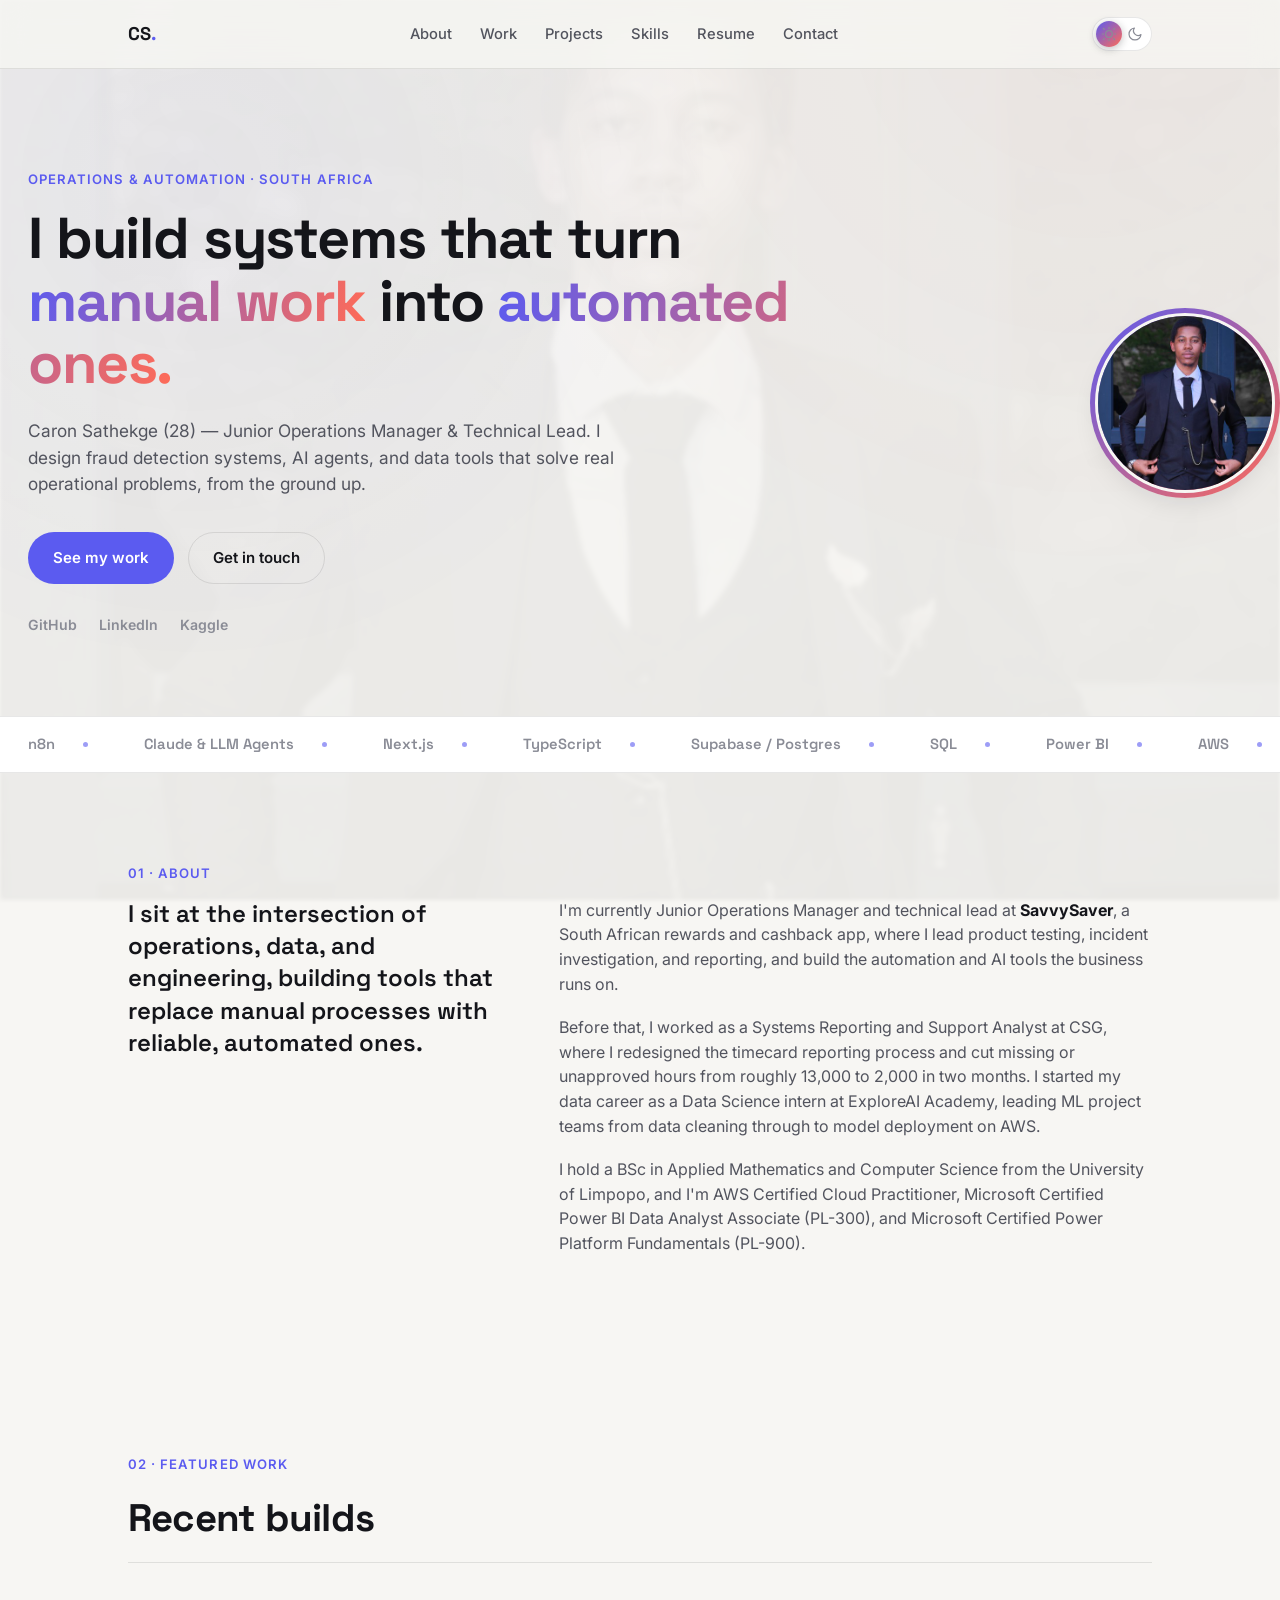
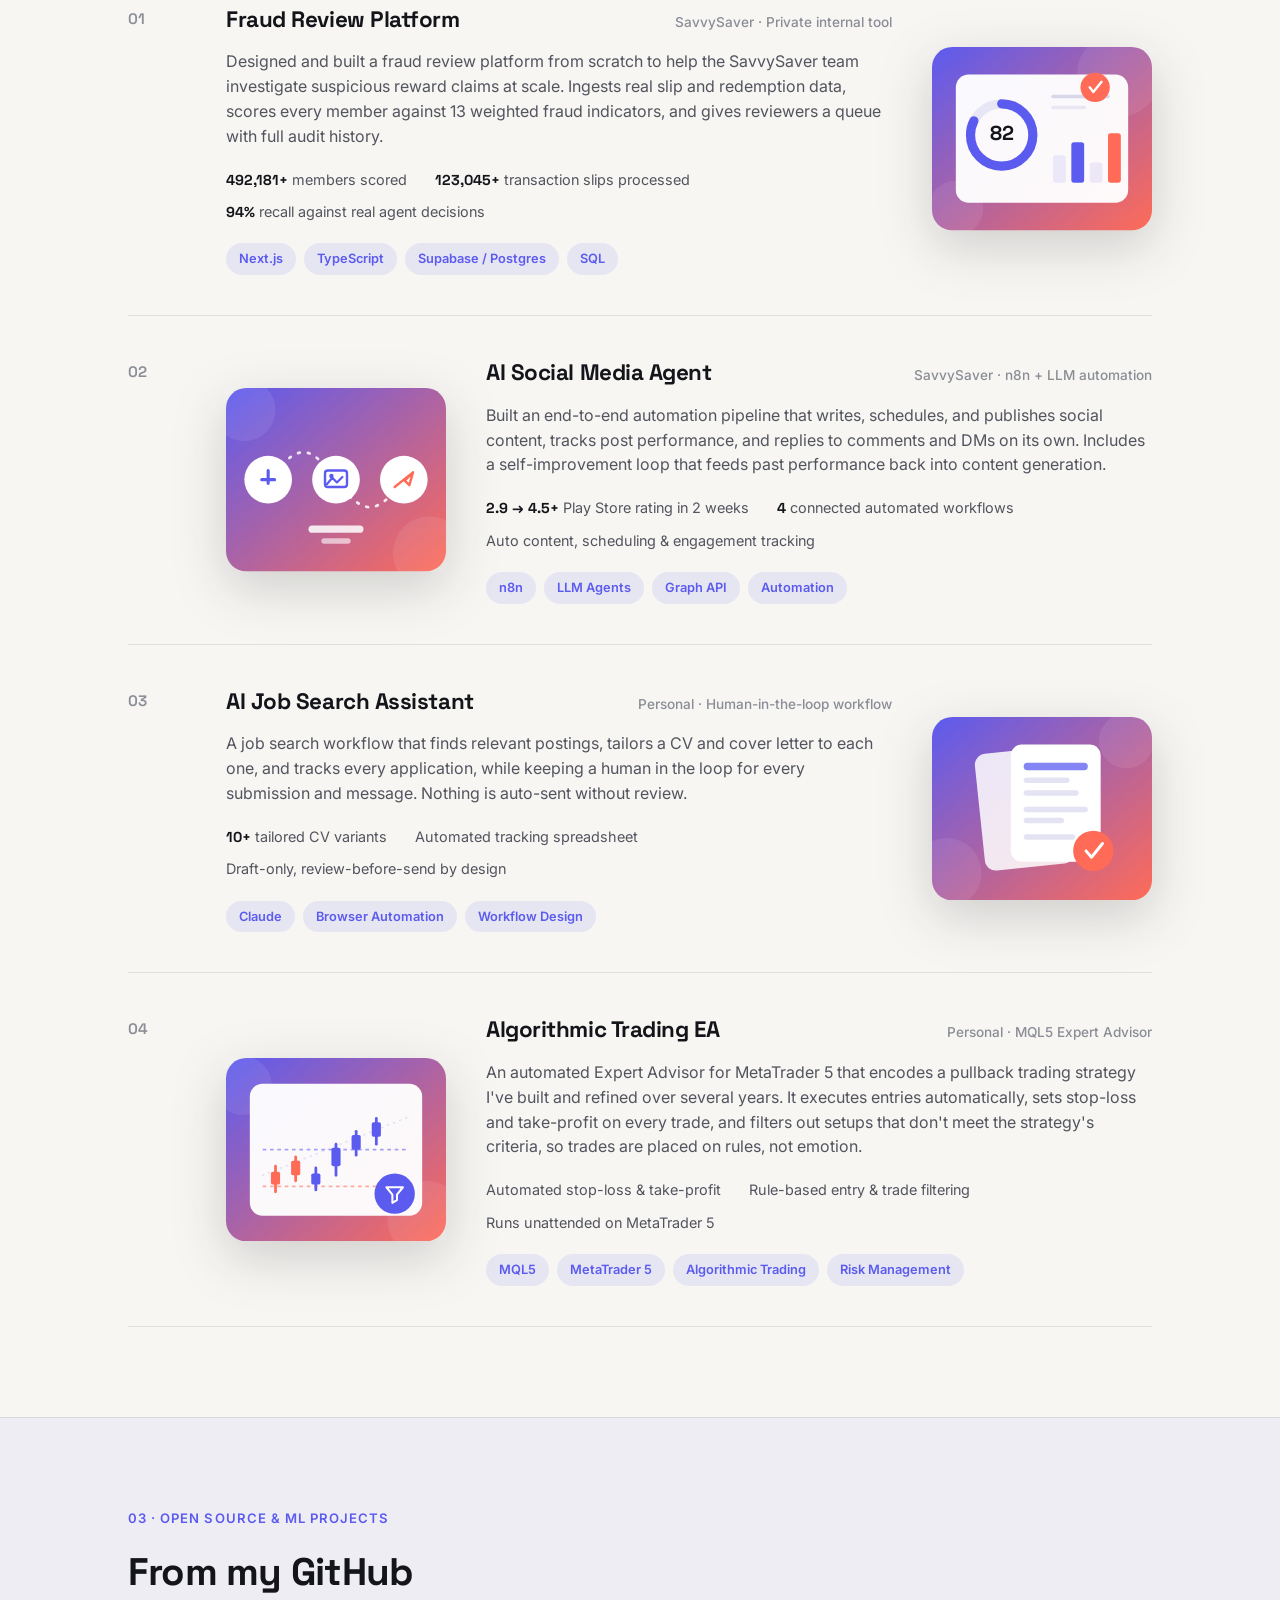
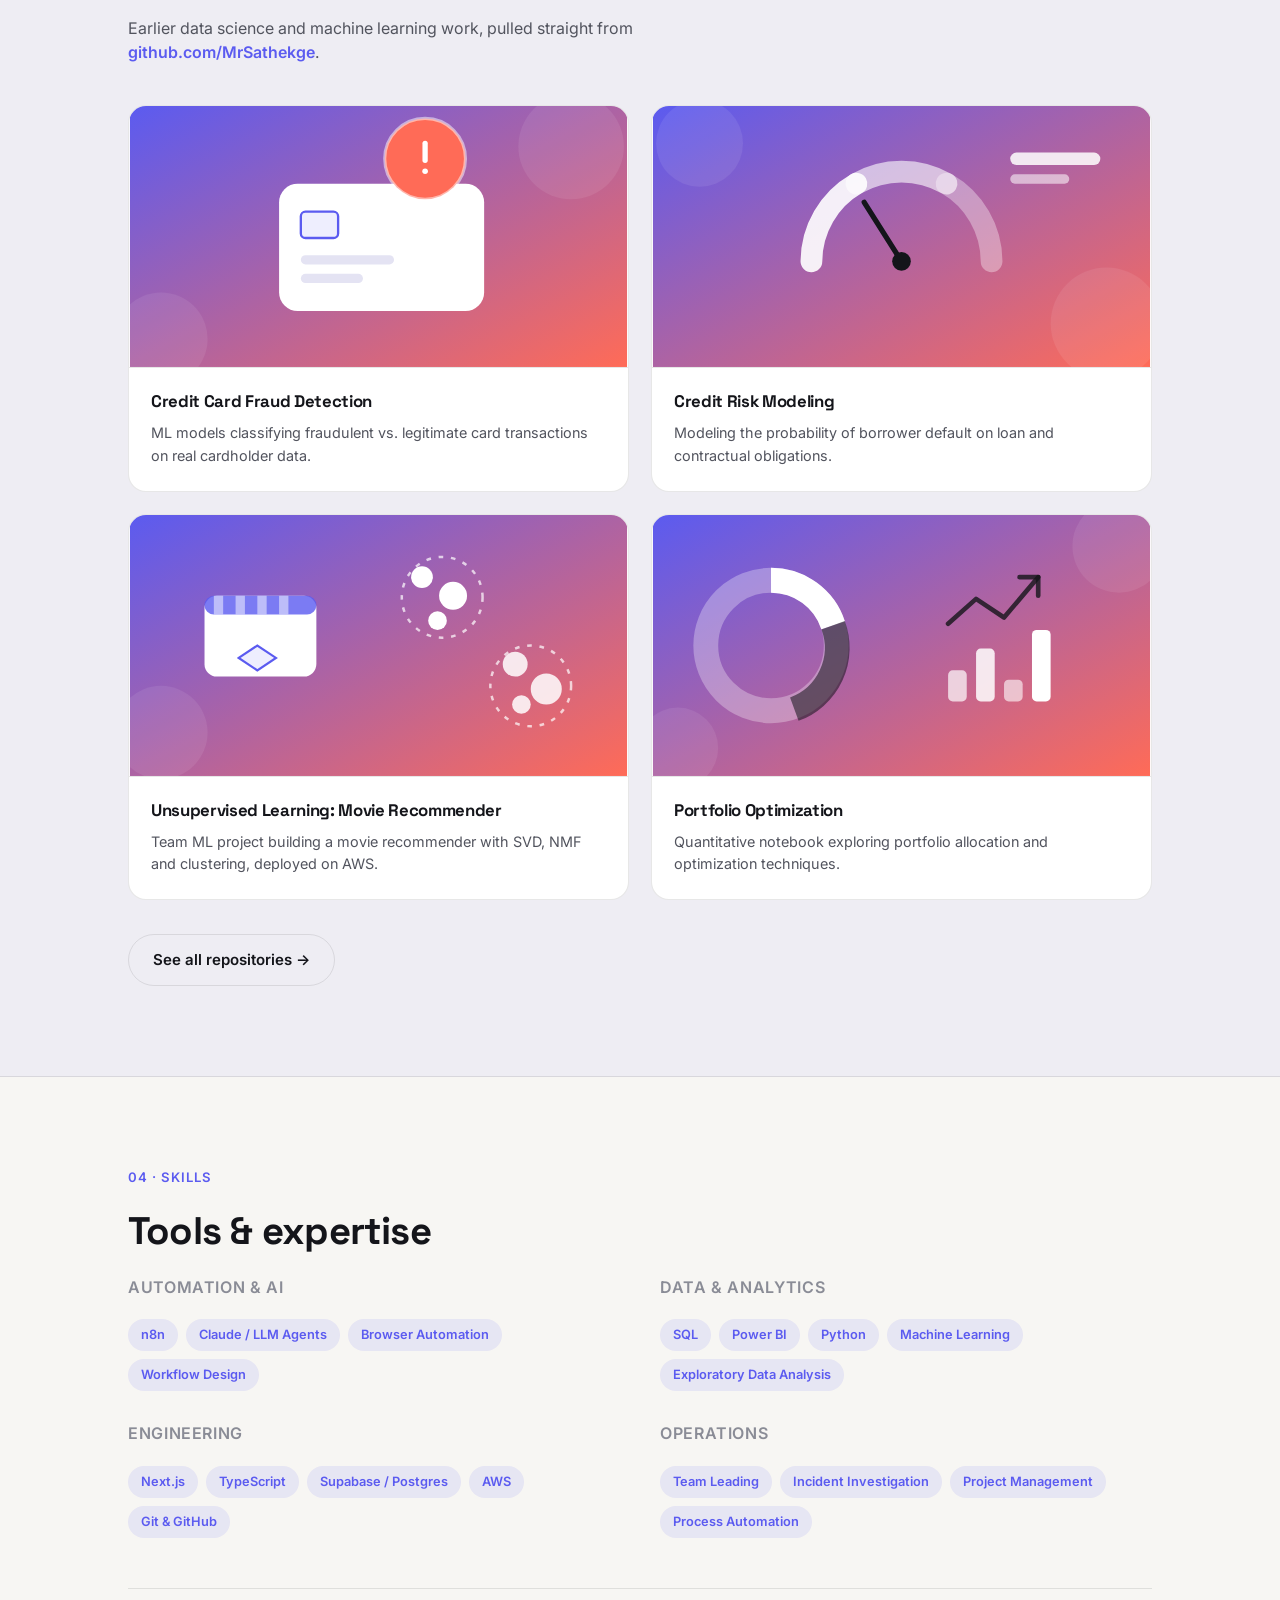
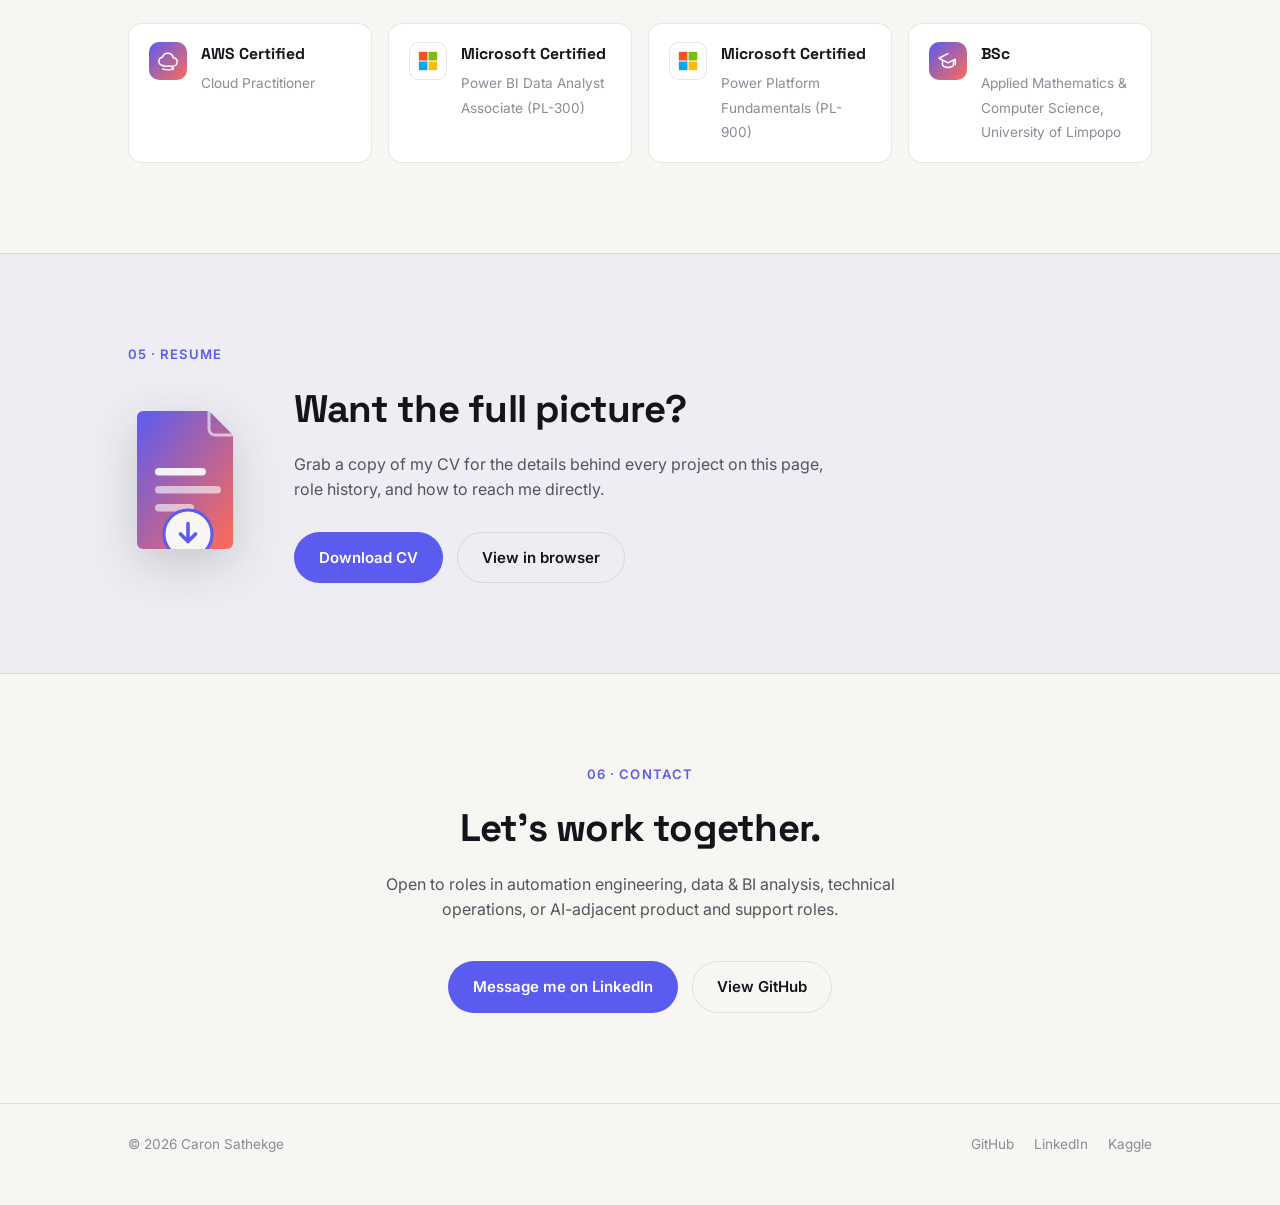
==== commit 577f8ec7: "Add subtle fixed background photo behind the site" ====
--- a/index.html
+++ b/index.html
@@ -54,6 +54,7 @@
 </head>
 <body>
 
+<div class="bg-photo" aria-hidden="true"></div>
 <div class="noise"></div>
 <div class="scroll-progress" id="scrollProgress"></div>
 
--- a/styles.css
+++ b/styles.css
@@ -74,6 +74,23 @@
   max-width: 1080px;
   margin: 0 auto;
   padding: 0 28px;
+}
+
+.bg-photo {
+  position: fixed;
+  inset: 0;
+  z-index: -1;
+  pointer-events: none;
+  background-image: url('assets/caron-profile.jpg');
+  background-size: cover;
+  background-position: center 15%;
+  opacity: 0.055;
+  filter: grayscale(70%) blur(2px);
+  transition: opacity 0.3s ease;
+}
+:root[data-theme="dark"] .bg-photo {
+  opacity: 0.07;
+  filter: grayscale(85%) blur(2px);
 }
 
 .noise {
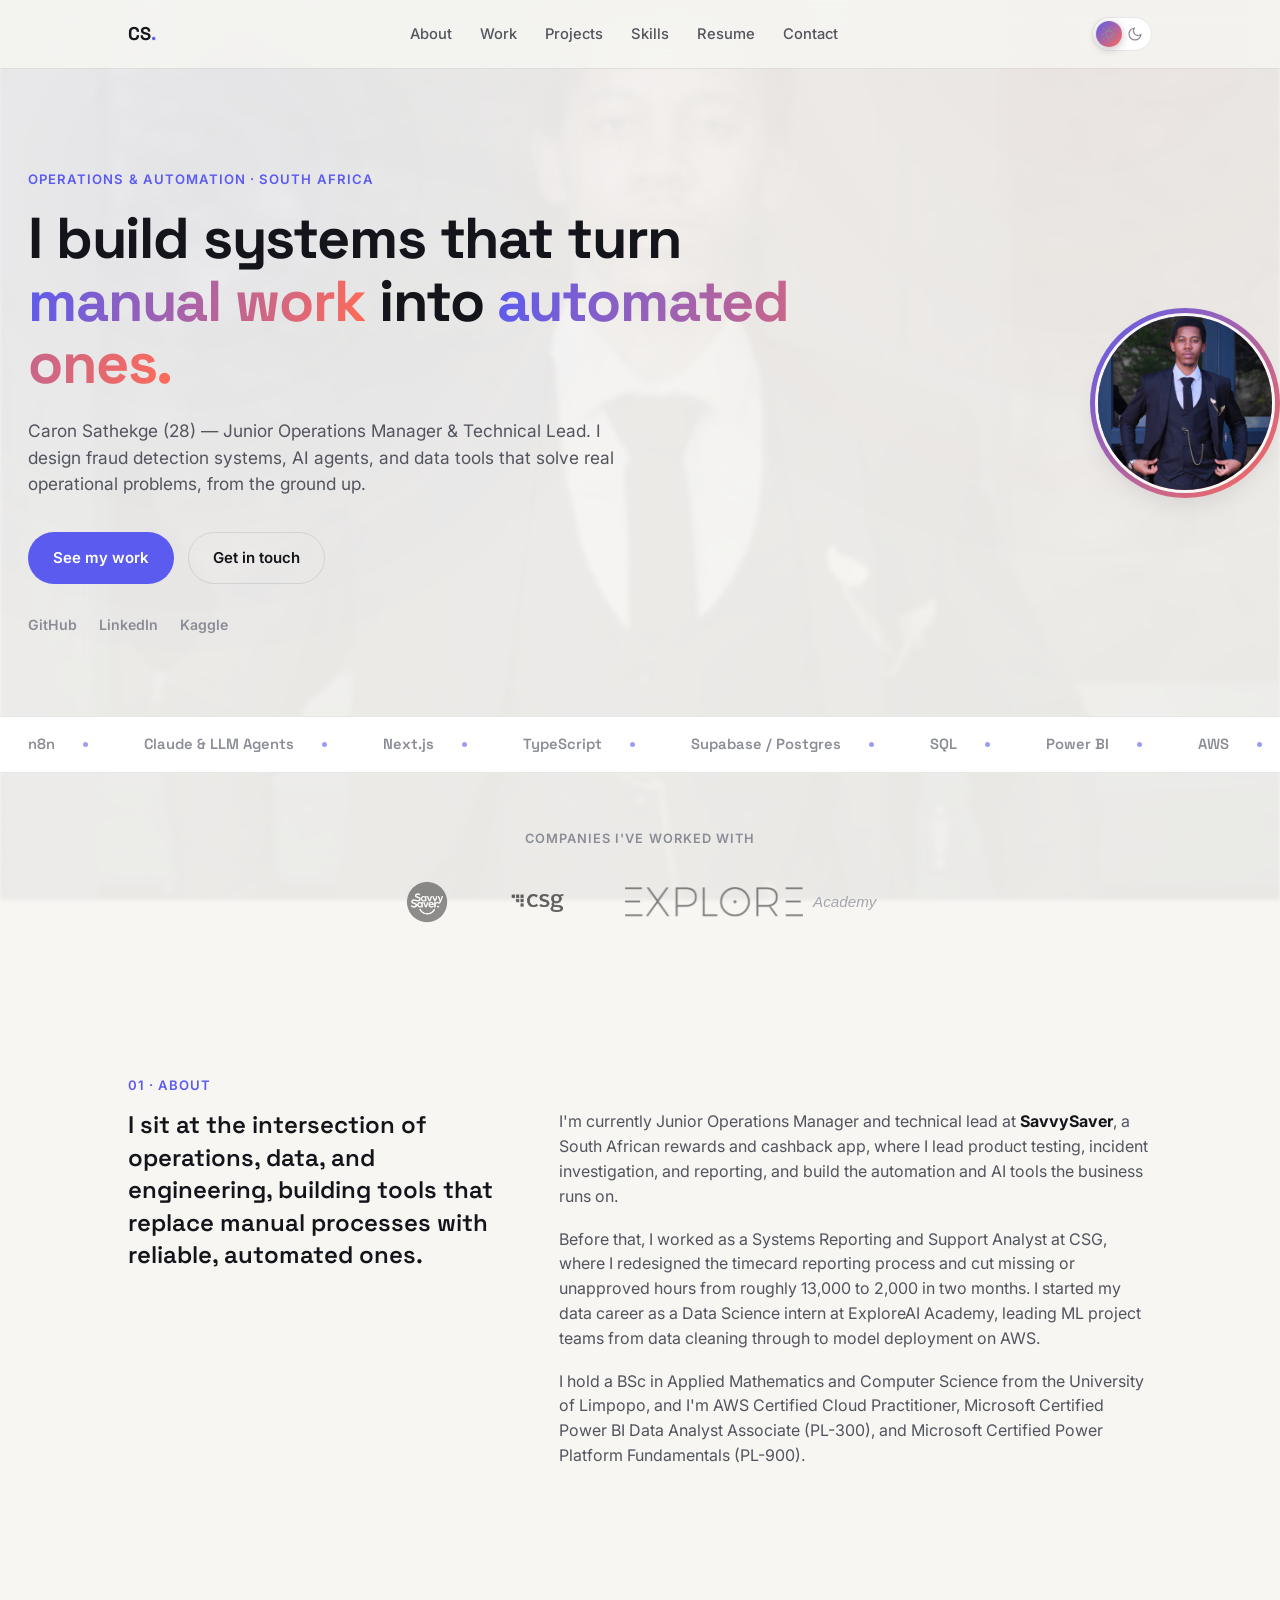
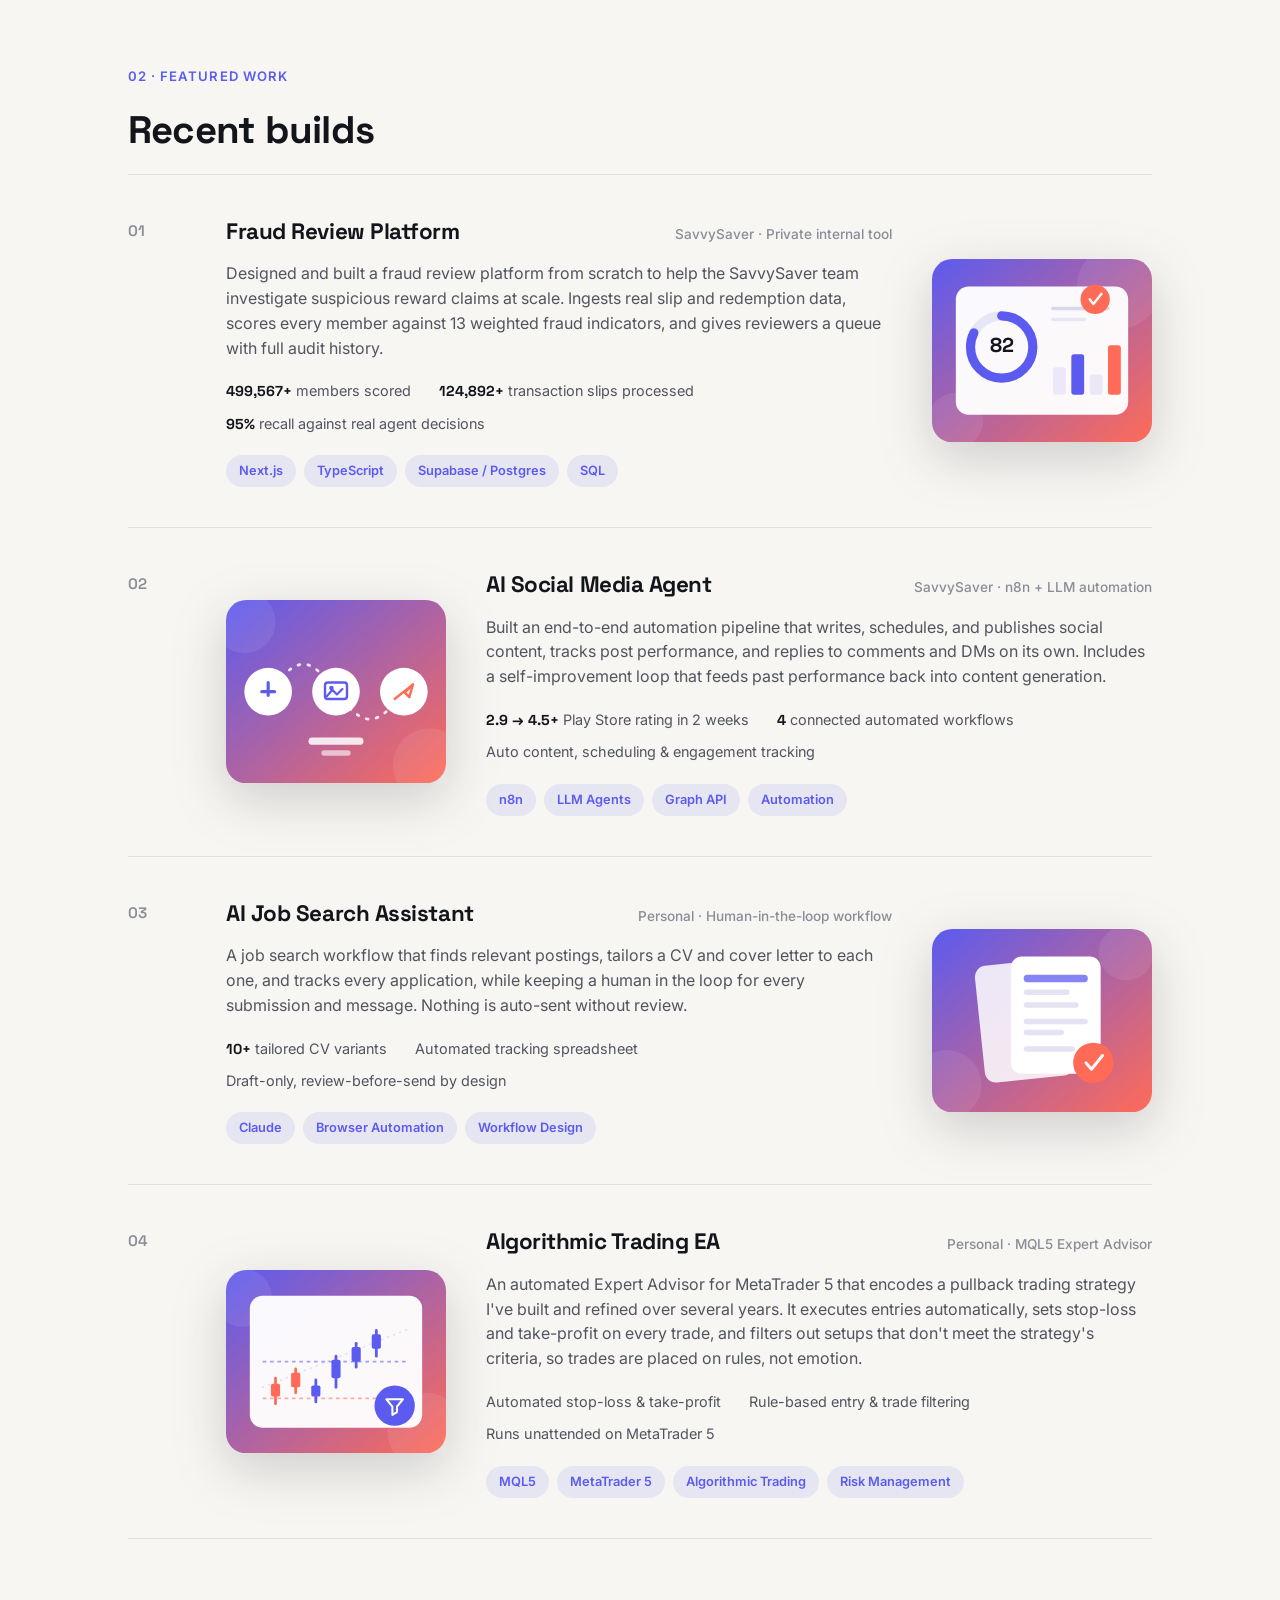
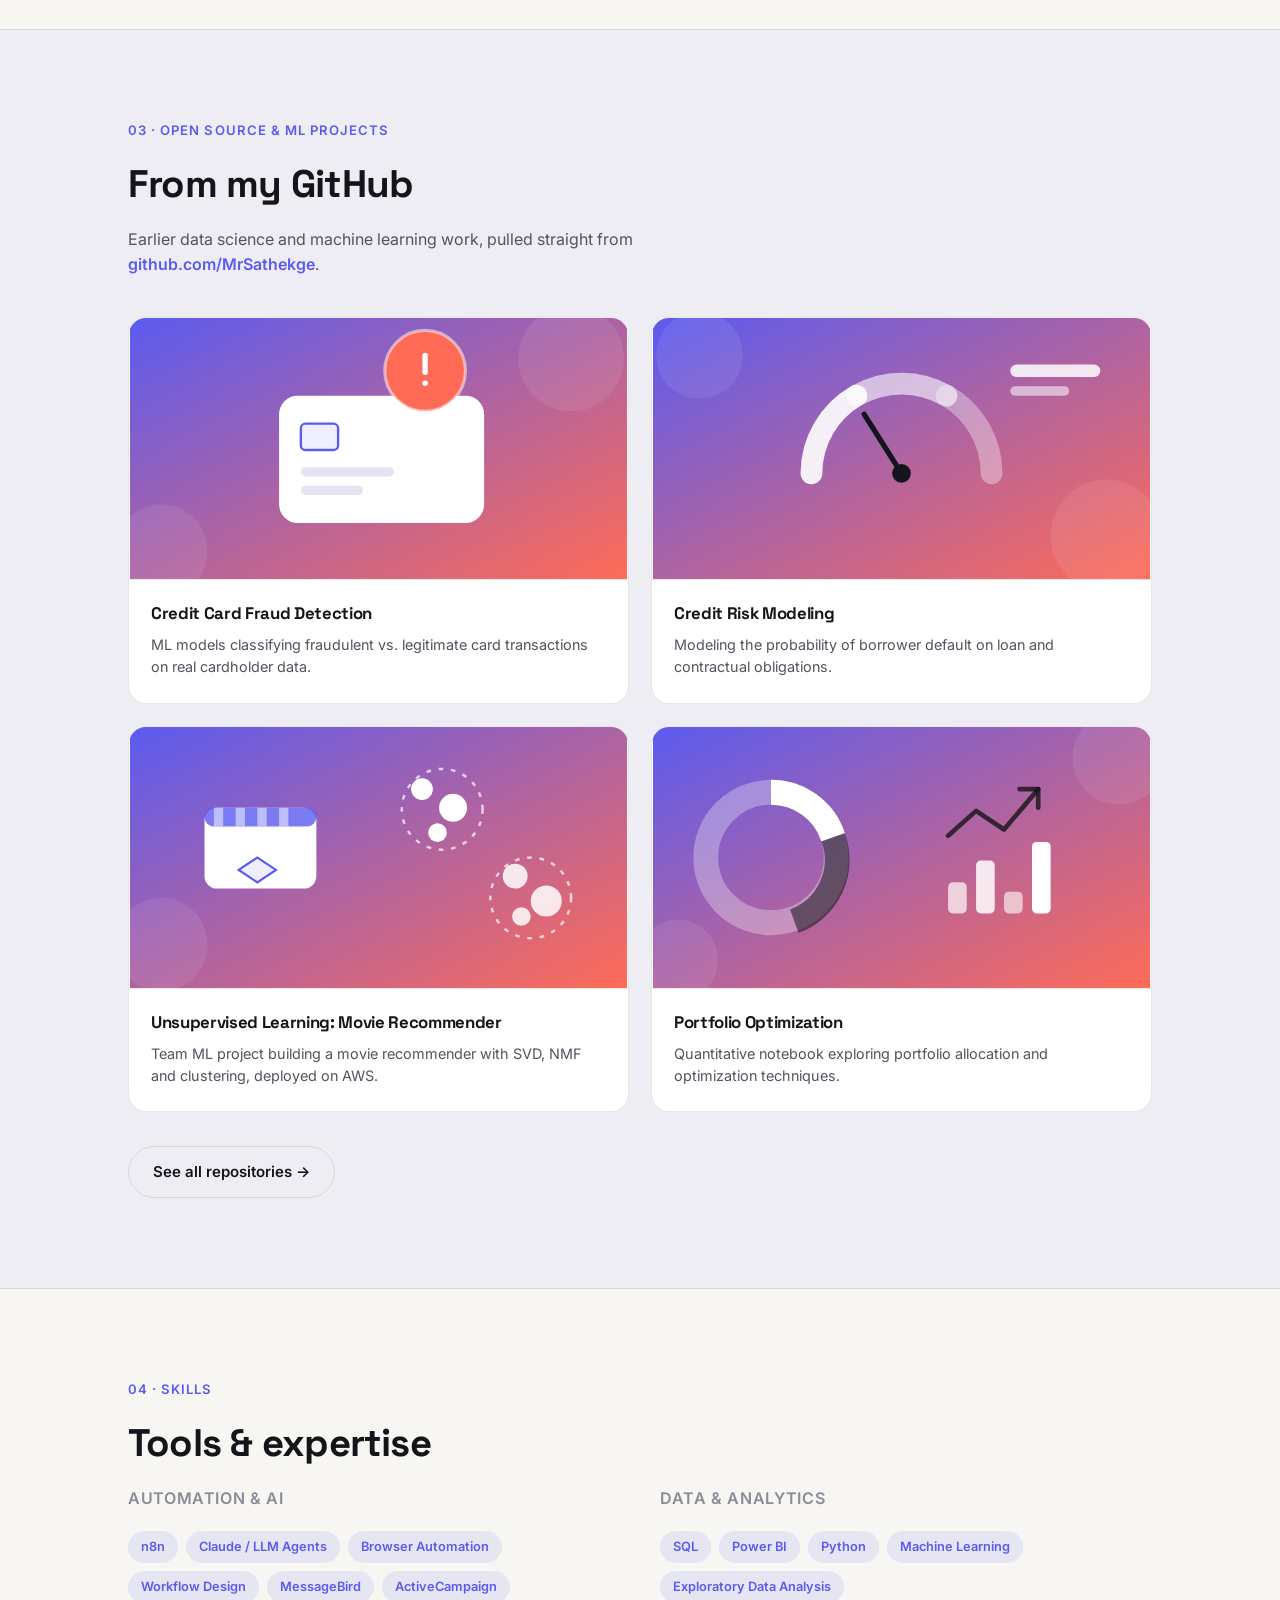
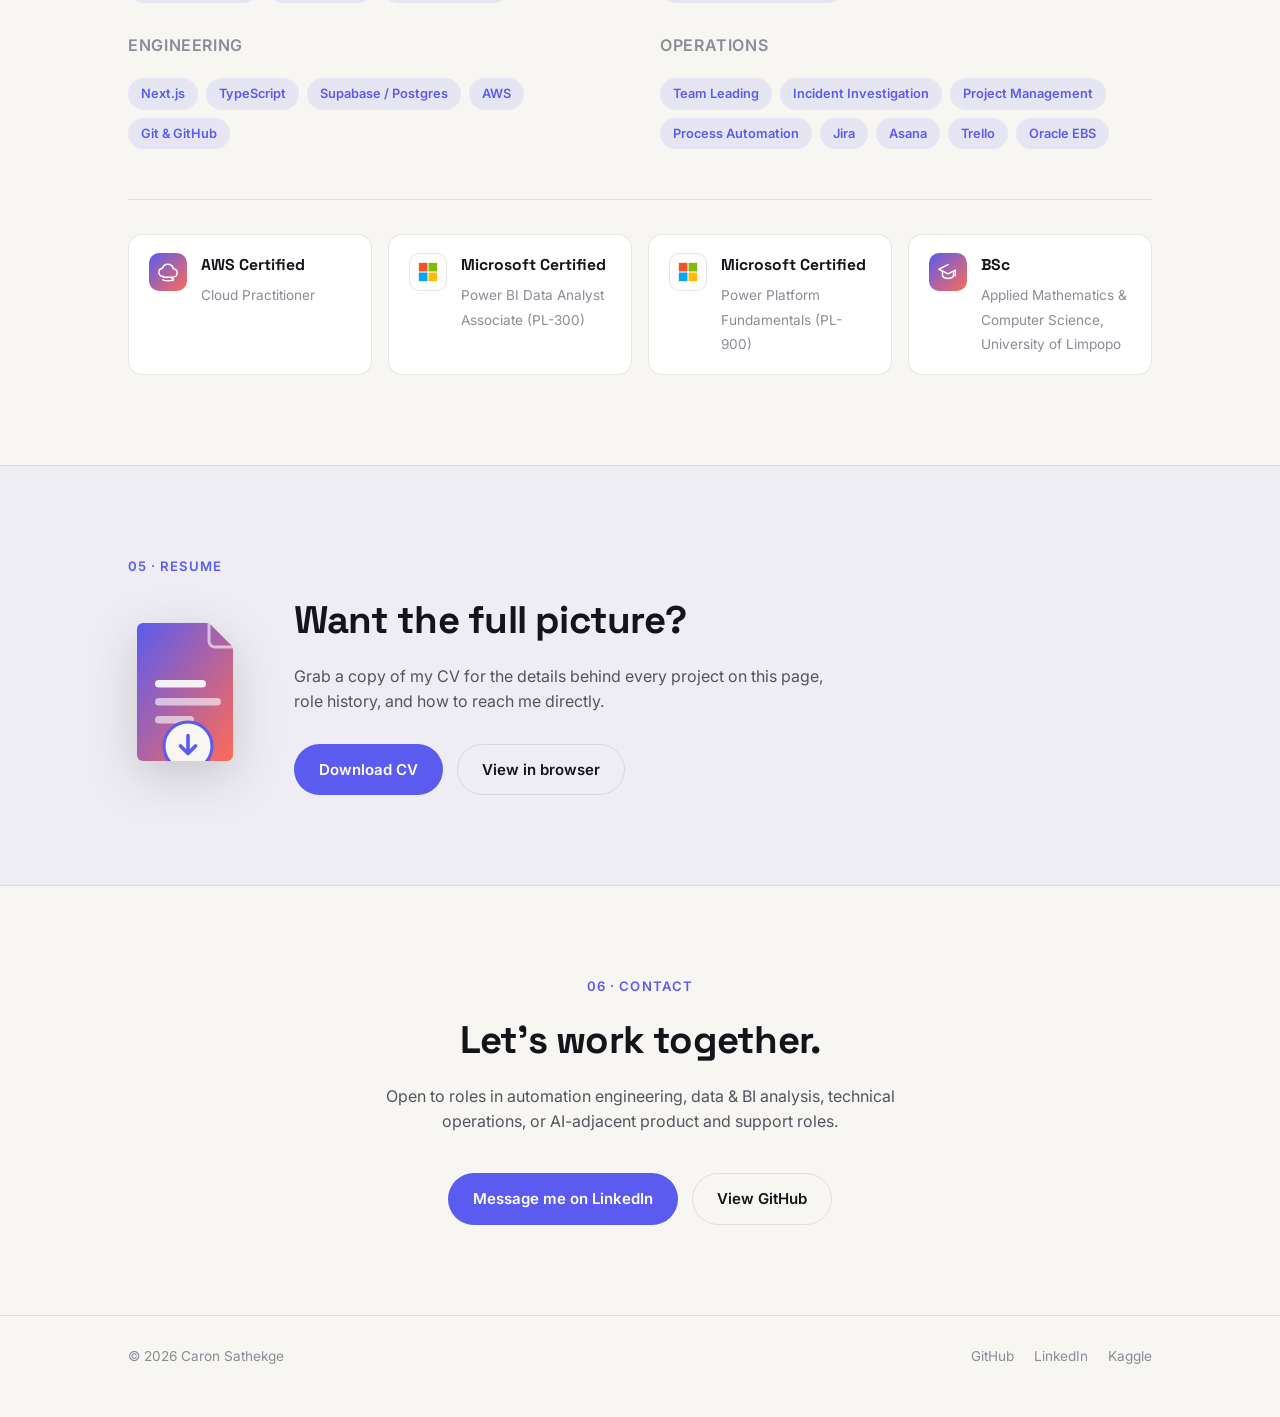
==== commit 97898360: "Add company logos, expand skills list, and hover-focus effect on Featured Work - Add real logos for " ====
--- a/index.html
+++ b/index.html
@@ -119,11 +119,34 @@
       <span>n8n</span><span>Claude &amp; LLM Agents</span><span>Next.js</span><span>TypeScript</span>
       <span>Supabase / Postgres</span><span>SQL</span><span>Power BI</span><span>AWS</span>
       <span>MQL5</span><span>Python</span><span>Machine Learning</span><span>Automation</span>
+      <span>Jira</span><span>Asana</span><span>Trello</span><span>Oracle EBS</span>
+      <span>MessageBird</span><span>ActiveCampaign</span>
       <span>n8n</span><span>Claude &amp; LLM Agents</span><span>Next.js</span><span>TypeScript</span>
       <span>Supabase / Postgres</span><span>SQL</span><span>Power BI</span><span>AWS</span>
       <span>MQL5</span><span>Python</span><span>Machine Learning</span><span>Automation</span>
+      <span>Jira</span><span>Asana</span><span>Trello</span><span>Oracle EBS</span>
+      <span>MessageBird</span><span>ActiveCampaign</span>
     </div>
   </div>
+
+  <!-- COMPANIES -->
+  <section class="worked-with">
+    <div class="wrap">
+      <p class="worked-with-label reveal">Companies I've worked with</p>
+      <div class="logo-row reveal">
+        <div class="wm-item">
+          <img src="assets/logos/savvysaver.png" alt="SavvySaver" class="wm-logo wm-logo-mono wm-logo-savvysaver">
+        </div>
+        <div class="wm-item">
+          <img src="assets/logos/csg.png" alt="CSG International" class="wm-logo wm-logo-mono wm-logo-invert">
+        </div>
+        <div class="wm-item">
+          <img src="assets/logos/exploreai.png" alt="ExploreAI Academy" class="wm-logo wm-logo-mono wm-logo-invert">
+          <span class="wm-sub">Academy</span>
+        </div>
+      </div>
+    </div>
+  </section>
 
   <!-- ABOUT -->
   <section class="section" id="about">
@@ -566,6 +589,8 @@
             <span class="tag">Claude / LLM Agents</span>
             <span class="tag">Browser Automation</span>
             <span class="tag">Workflow Design</span>
+            <span class="tag">MessageBird</span>
+            <span class="tag">ActiveCampaign</span>
           </div>
         </div>
         <div class="skill-group reveal">
@@ -595,6 +620,10 @@
             <span class="tag">Incident Investigation</span>
             <span class="tag">Project Management</span>
             <span class="tag">Process Automation</span>
+            <span class="tag">Jira</span>
+            <span class="tag">Asana</span>
+            <span class="tag">Trello</span>
+            <span class="tag">Oracle EBS</span>
           </div>
         </div>
       </div>
--- a/styles.css
+++ b/styles.css
@@ -395,8 +395,27 @@
   gap: 28px;
   padding: 40px 0;
   border-top: 1px solid var(--line);
+  position: relative;
+  transition: transform 0.35s ease, opacity 0.35s ease, filter 0.35s ease;
 }
 .work-item:last-child { border-bottom: 1px solid var(--line); }
+
+@media (hover: hover) and (pointer: fine) {
+  .work-list:hover .work-item {
+    opacity: 0.5;
+    filter: blur(1.5px);
+  }
+  .work-list:hover .work-item:hover {
+    opacity: 1;
+    filter: blur(0);
+    transform: scale(1.02);
+    z-index: 2;
+    background: var(--card);
+    border-radius: var(--radius);
+    border-top-color: transparent;
+    box-shadow: var(--shadow);
+  }
+}
 .work-num {
   font-family: var(--font-display);
   font-size: 0.95rem;
@@ -696,6 +715,91 @@
 }
 @media (prefers-reduced-motion: reduce) {
   .marquee-track { animation: none; }
+}
+
+/* ---------- worked-with ---------- */
+.worked-with {
+  position: relative;
+  z-index: 1;
+  padding: 56px 0 60px;
+  text-align: center;
+}
+.worked-with-label {
+  font-size: 0.8rem;
+  font-weight: 600;
+  letter-spacing: 0.08em;
+  text-transform: uppercase;
+  color: var(--ink-faint);
+  margin-bottom: 30px;
+}
+.logo-row {
+  display: flex;
+  flex-wrap: wrap;
+  align-items: center;
+  justify-content: center;
+  gap: 56px;
+  row-gap: 28px;
+}
+.wm {
+  font-family: var(--font-display);
+  font-size: 1.5rem;
+  font-weight: 700;
+  color: var(--ink-faint);
+  letter-spacing: -0.01em;
+  filter: grayscale(100%);
+  opacity: 0.75;
+  transition: opacity 0.25s ease, filter 0.25s ease, color 0.25s ease;
+  cursor: default;
+}
+.wm:hover {
+  opacity: 1;
+  filter: grayscale(0%);
+}
+.wm-item {
+  display: flex;
+  align-items: center;
+  gap: 10px;
+}
+.wm-logo {
+  height: 30px;
+  width: auto;
+  object-fit: contain;
+  display: block;
+}
+.wm-logo[alt="CSG International"] {
+  height: 42px;
+}
+.wm-logo-savvysaver {
+  height: 46px;
+}
+.wm-logo-mono {
+  opacity: 0.6;
+  filter: grayscale(100%);
+  transition: opacity 0.25s ease, filter 0.25s ease;
+}
+.wm-item:hover .wm-logo-mono {
+  opacity: 1;
+  filter: grayscale(0%);
+}
+:root[data-theme="dark"] .wm-logo-invert {
+  filter: grayscale(100%) invert(1) brightness(1.6);
+}
+:root[data-theme="dark"] .wm-item:hover .wm-logo-invert {
+  filter: grayscale(0%) invert(1) brightness(1.6);
+}
+.wm-sub {
+  font-family: var(--font-body);
+  font-size: 0.95rem;
+  font-weight: 500;
+  font-style: italic;
+  color: var(--ink-faint);
+  opacity: 0.75;
+}
+
+@media (max-width: 720px) {
+  .logo-row { gap: 32px; row-gap: 20px; }
+  .wm { font-size: 1.2rem; }
+  .wm-logo { height: 24px; }
 }
 
 /* ---------- responsive ---------- */
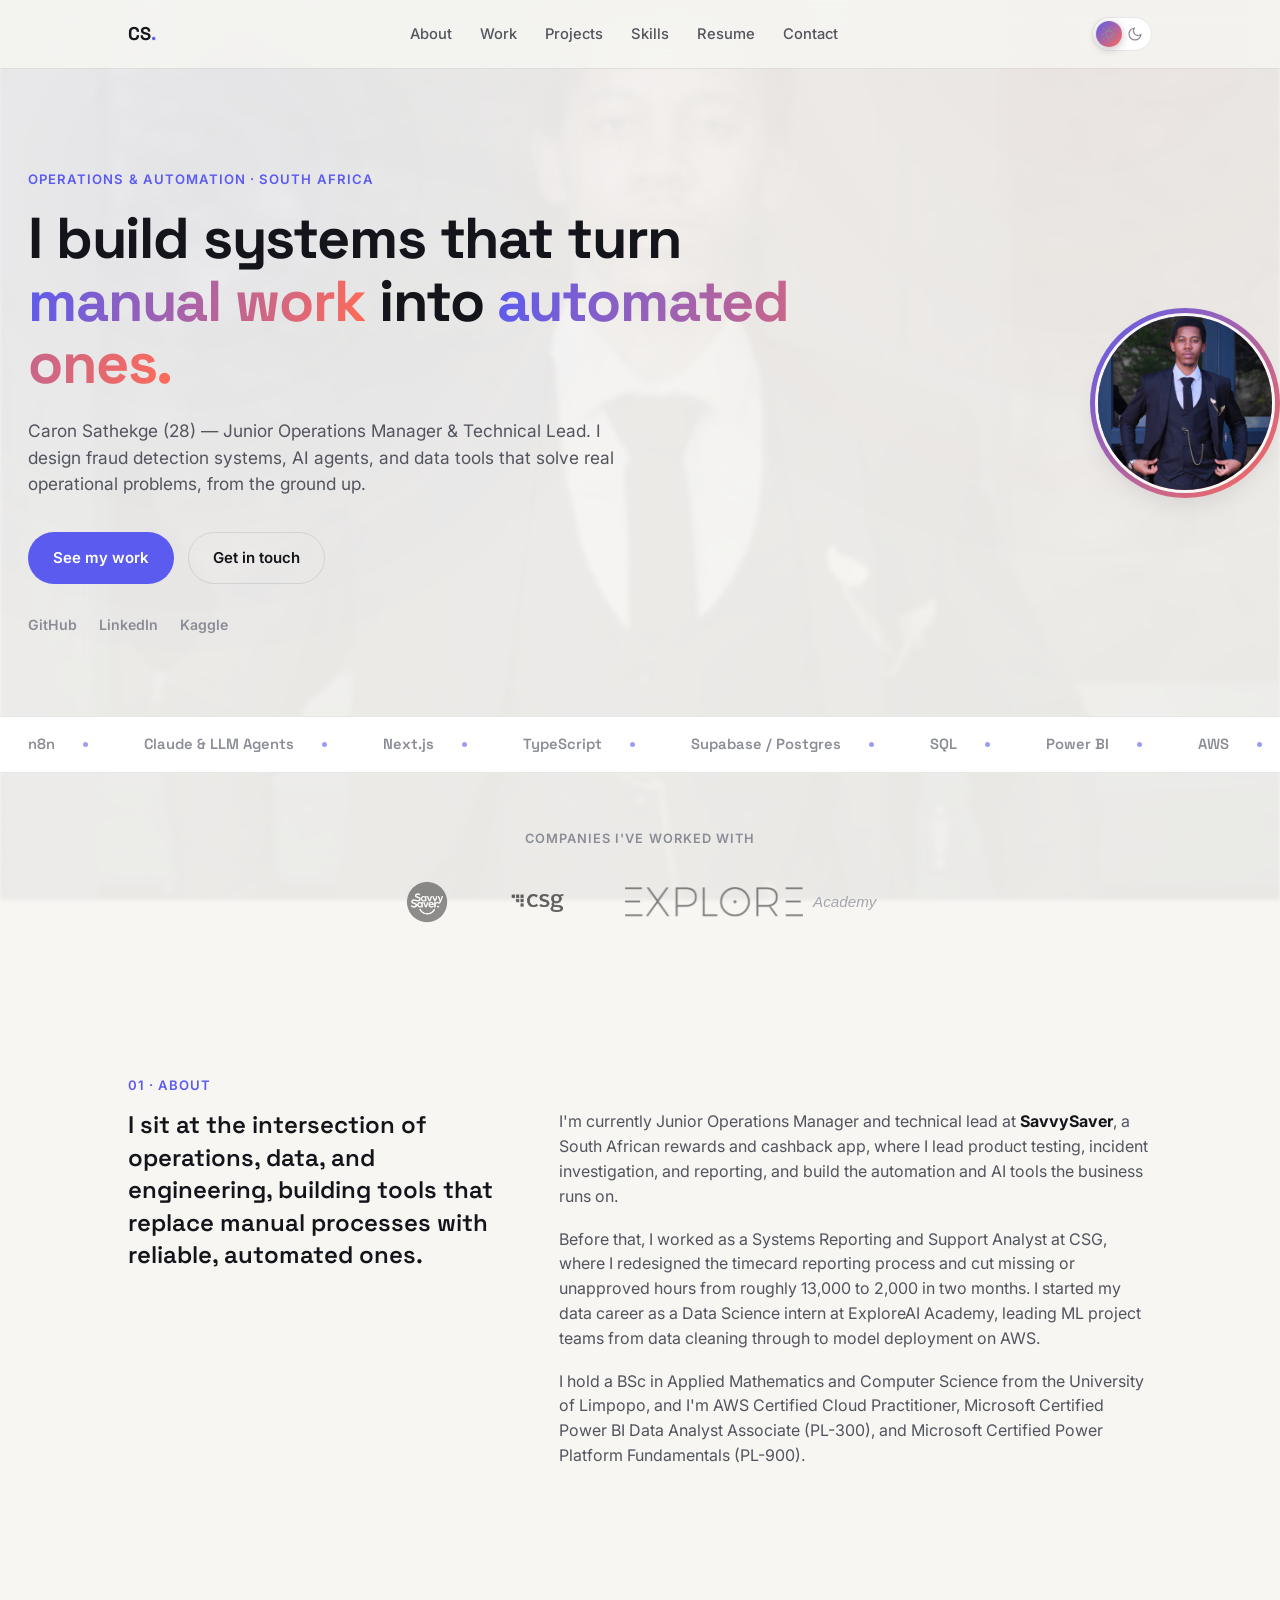
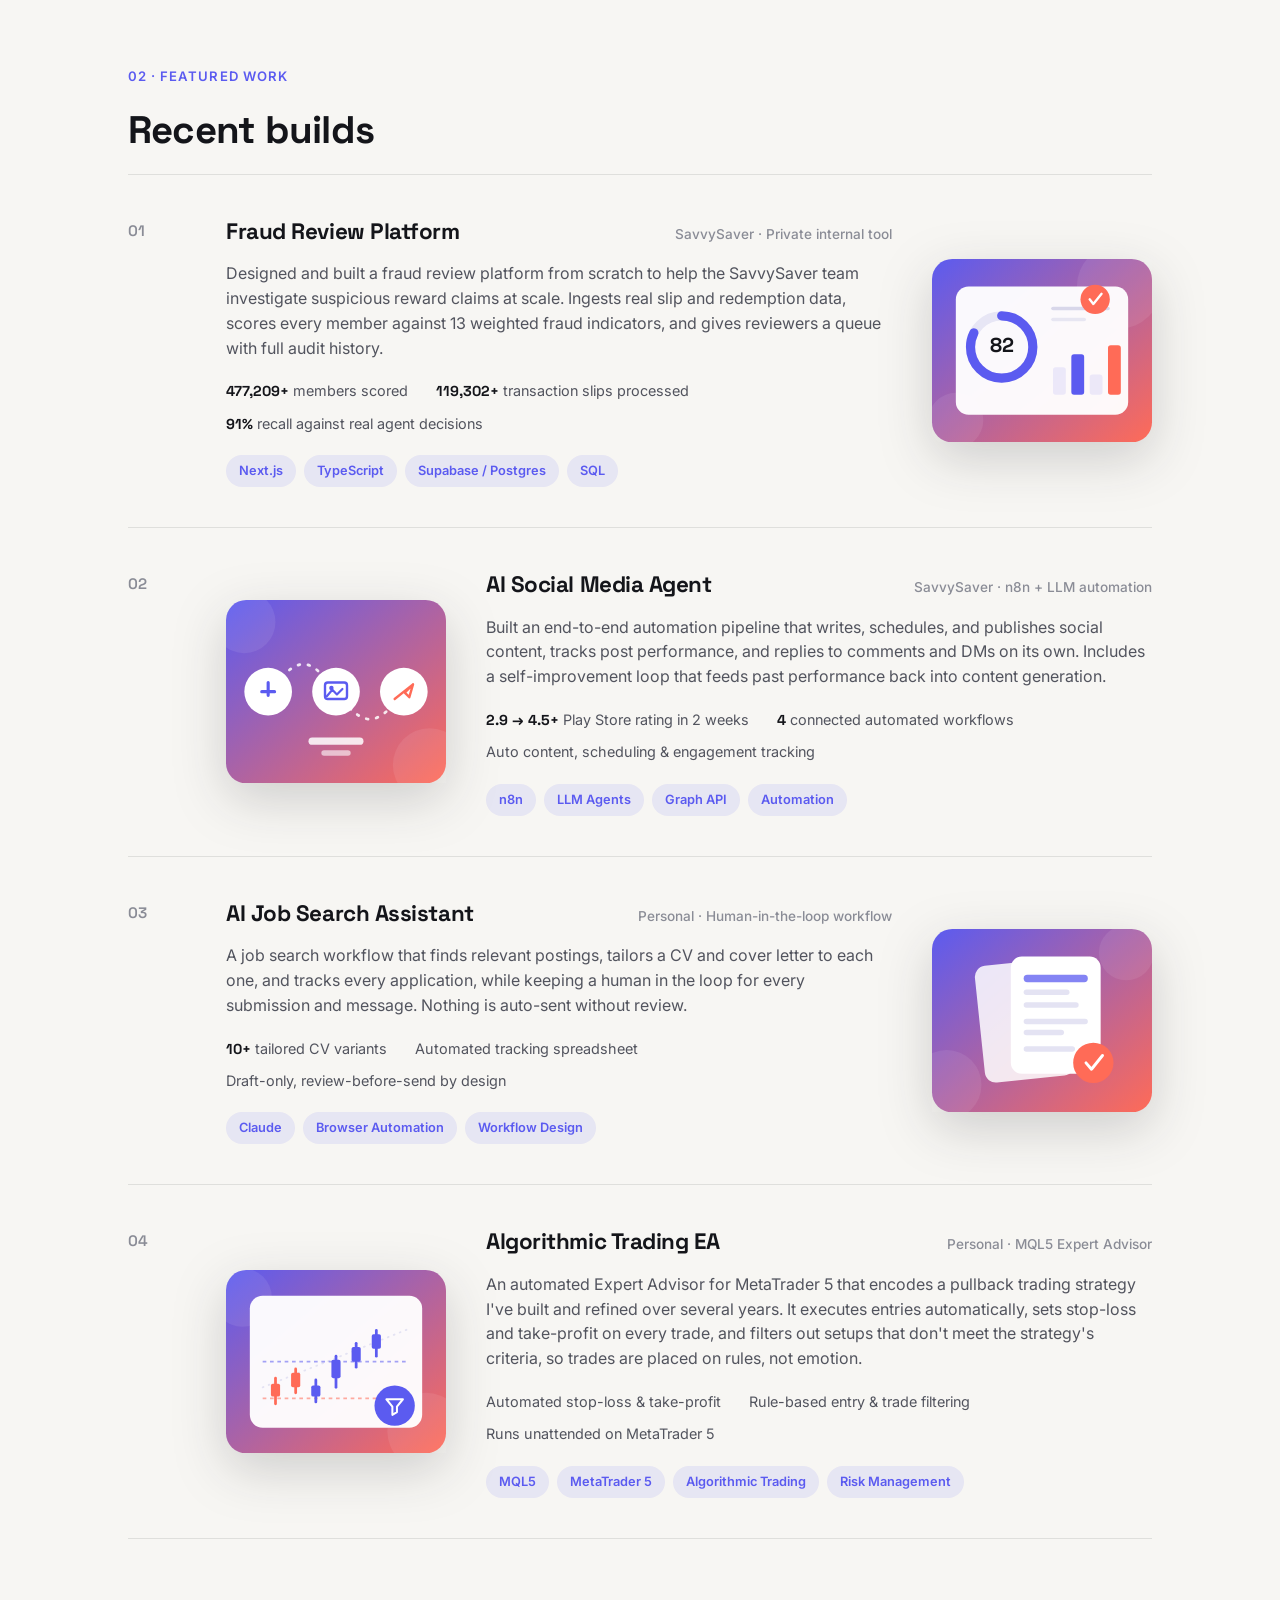
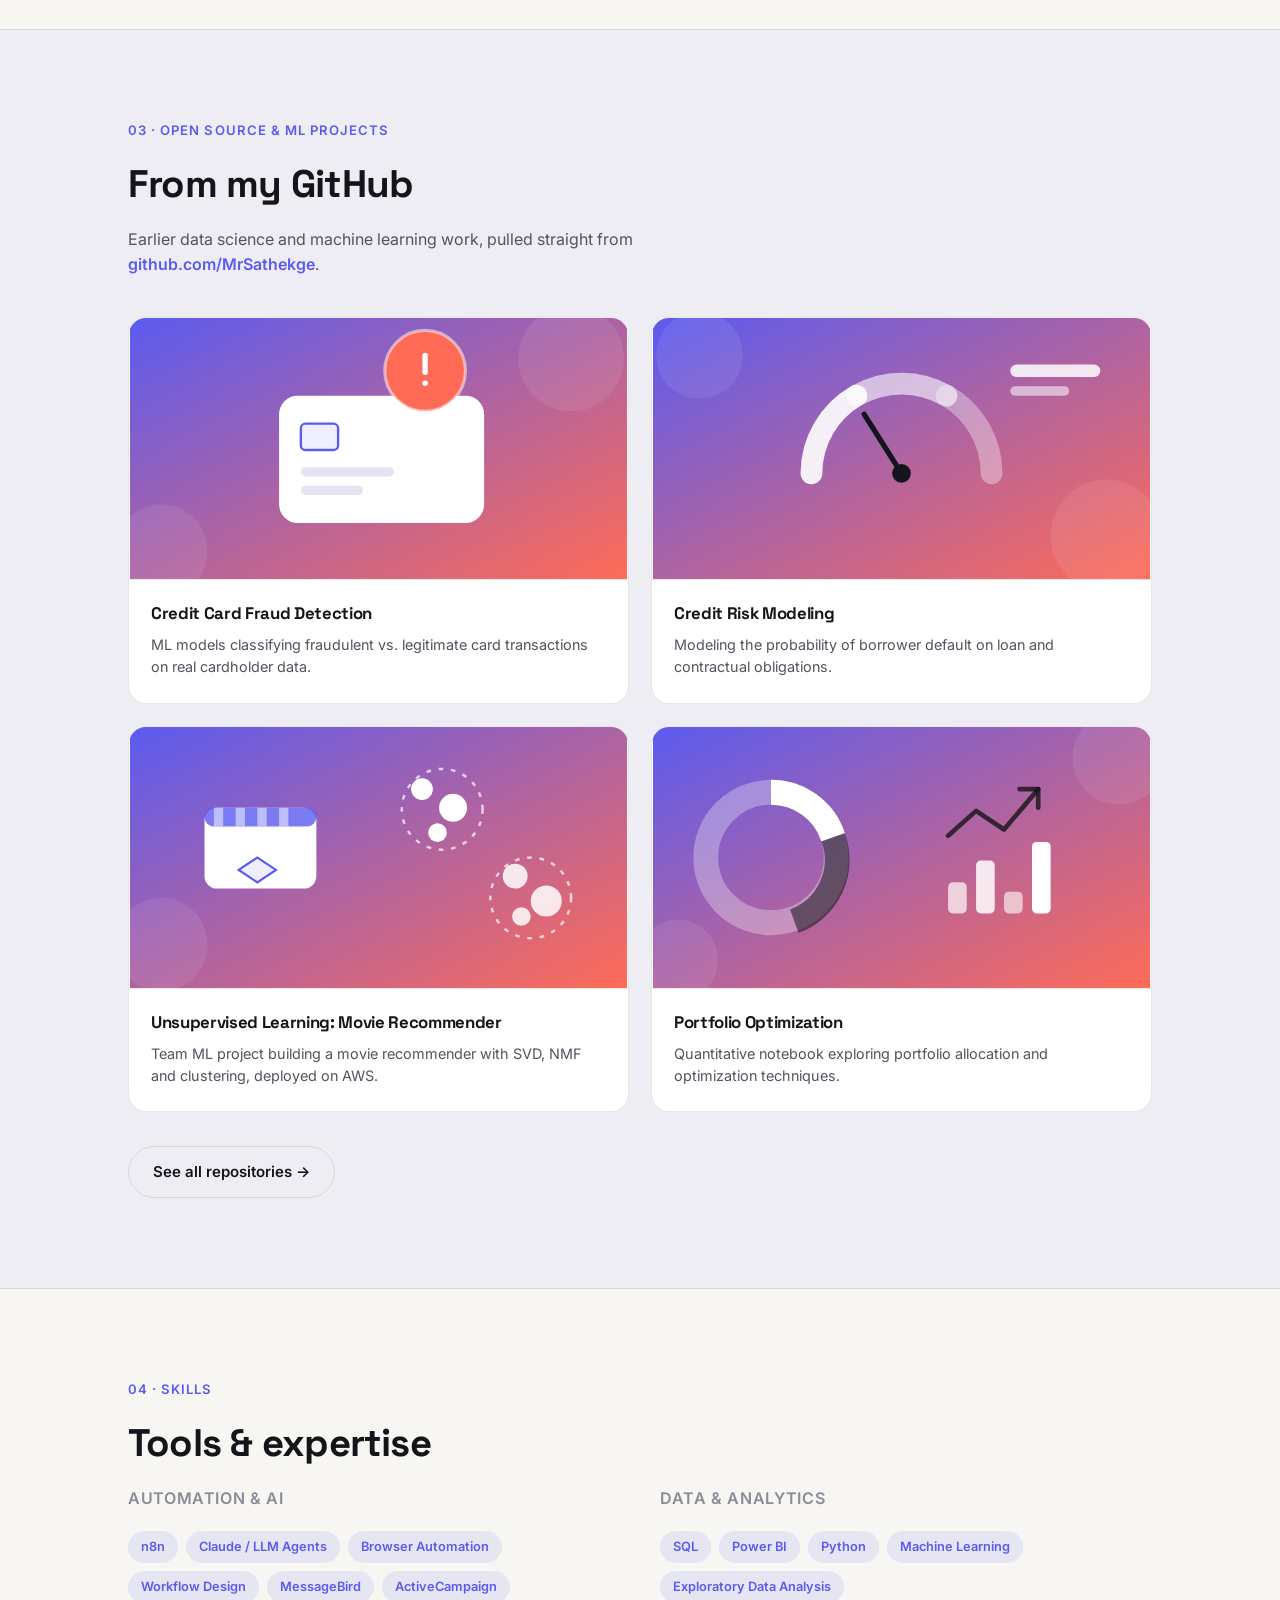
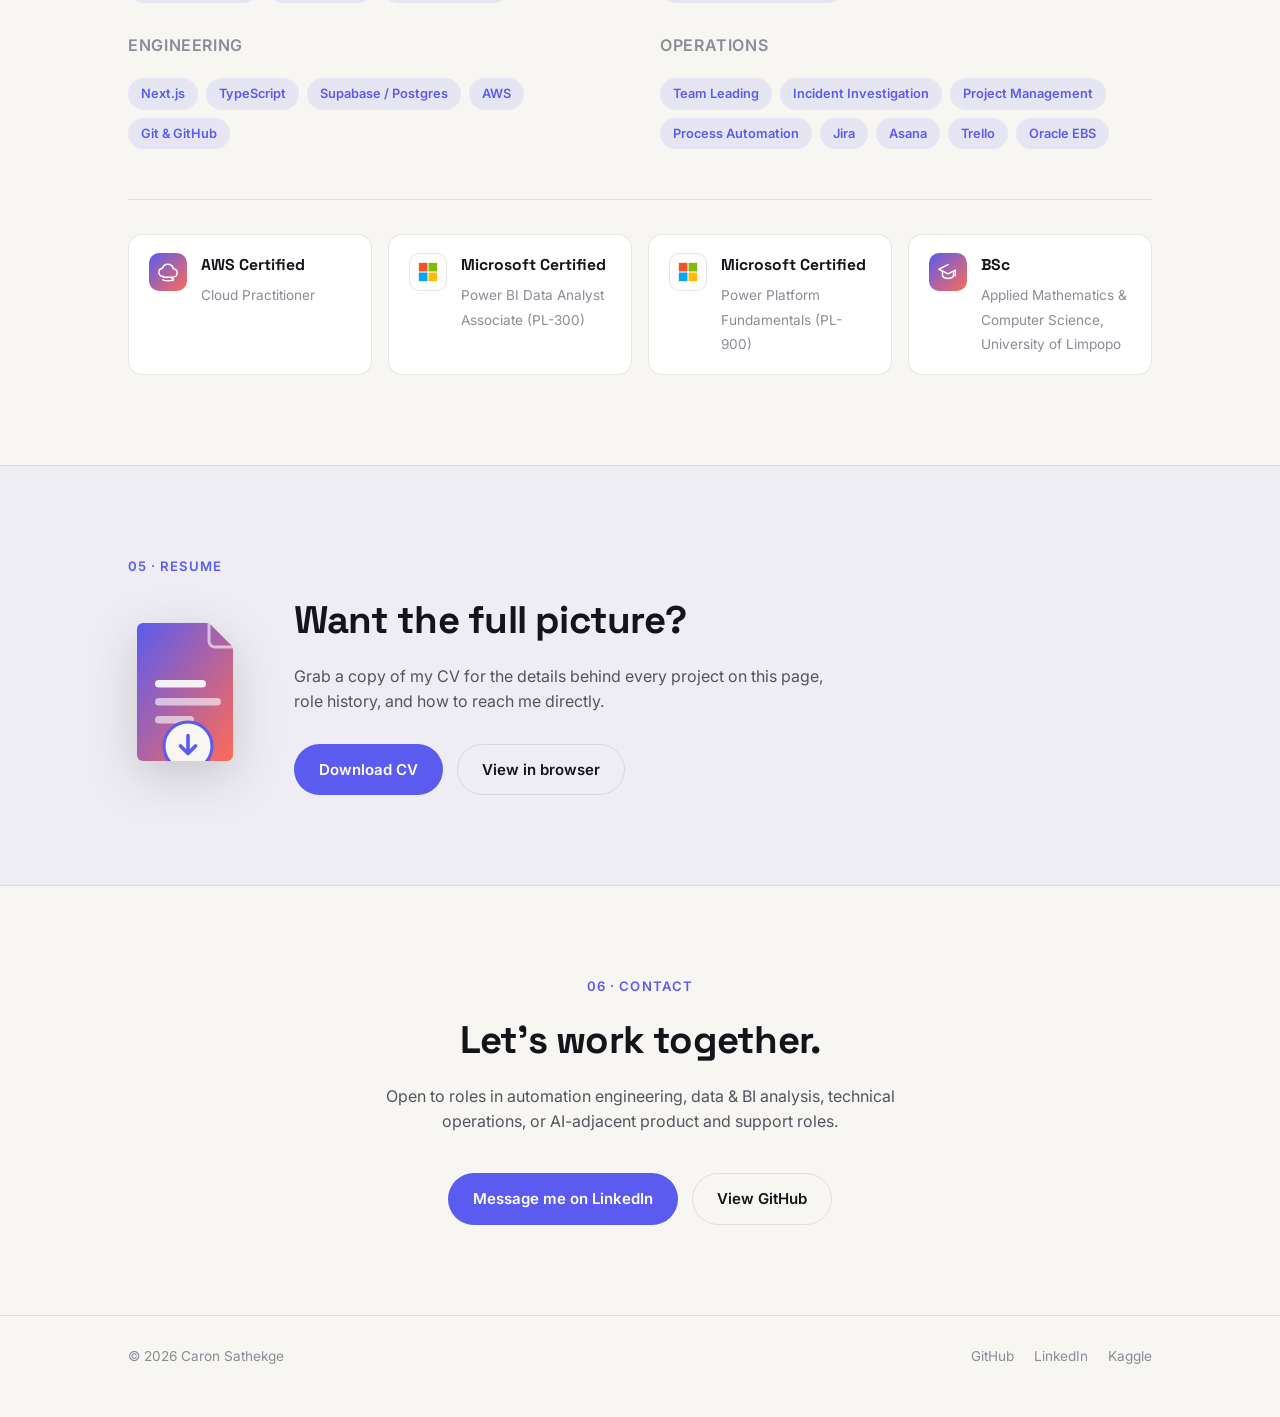
==== commit 6d30be99: "Add scroll-to-top button (bottom-right, appears after scrolling)" ====
--- a/index.html
+++ b/index.html
@@ -749,6 +749,10 @@
   </div>
 </footer>
 
+<button class="scroll-top" id="scrollTop" aria-label="Scroll to top">
+  <svg viewBox="0 0 24 24" width="20" height="20"><path d="M12 19V5M5 12l7-7 7 7" fill="none" stroke="currentColor" stroke-width="2.2" stroke-linecap="round" stroke-linejoin="round"/></svg>
+</button>
+
 <script src="script.js"></script>
 </body>
 </html>
--- a/styles.css
+++ b/styles.css
@@ -656,6 +656,36 @@
 }
 .footer-links { display: flex; gap: 20px; }
 .footer-links a:hover { color: var(--ink); }
+
+/* ---------- scroll to top ---------- */
+.scroll-top {
+  position: fixed;
+  right: 20px;
+  bottom: 20px;
+  bottom: calc(20px + env(safe-area-inset-bottom));
+  width: 46px;
+  height: 46px;
+  border-radius: 50%;
+  border: none;
+  background: linear-gradient(135deg, var(--accent), var(--accent-2));
+  color: #fff;
+  display: flex;
+  align-items: center;
+  justify-content: center;
+  box-shadow: var(--shadow);
+  cursor: pointer;
+  z-index: 60;
+  opacity: 0;
+  visibility: hidden;
+  transform: translateY(12px);
+  transition: opacity 0.25s ease, transform 0.25s ease, visibility 0.25s;
+}
+.scroll-top.visible {
+  opacity: 1;
+  visibility: visible;
+  transform: translateY(0);
+}
+.scroll-top:hover { transform: translateY(-3px); }
 
 /* ---------- reveal animation ---------- */
 .reveal {
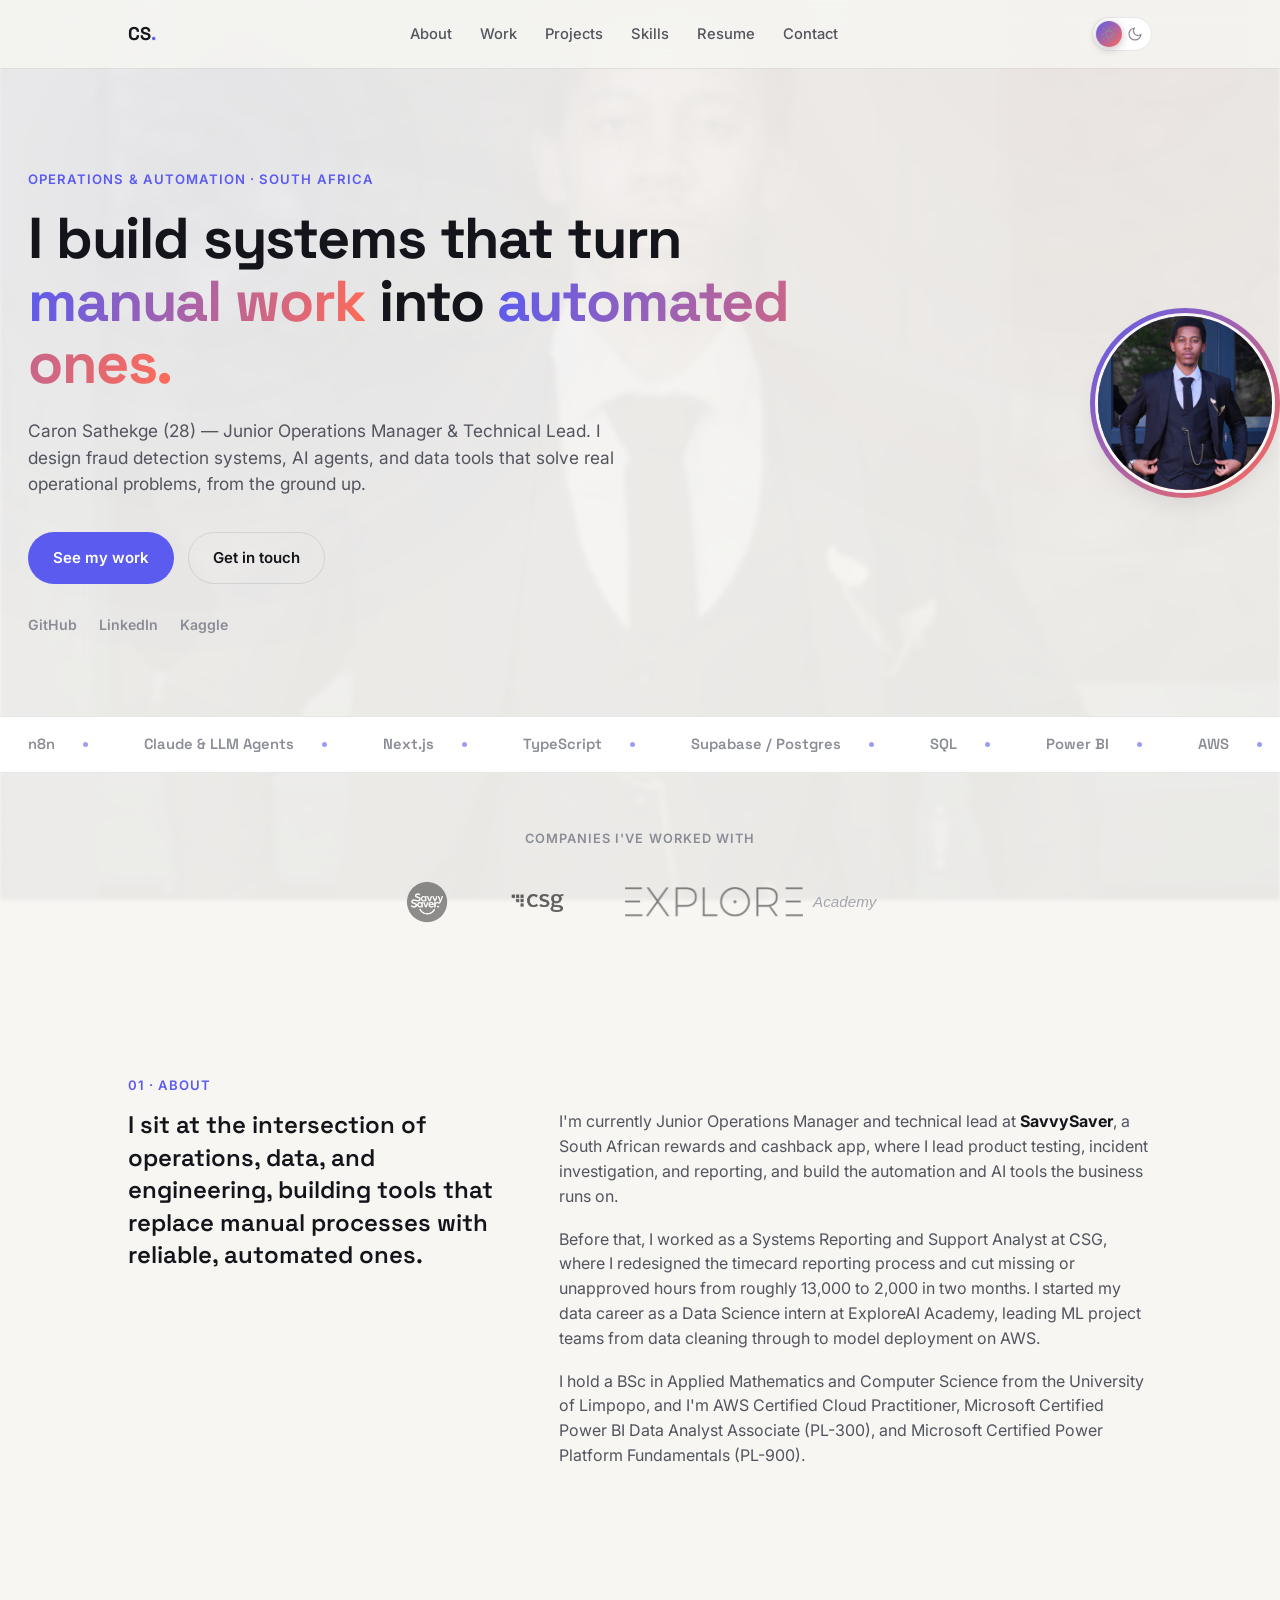
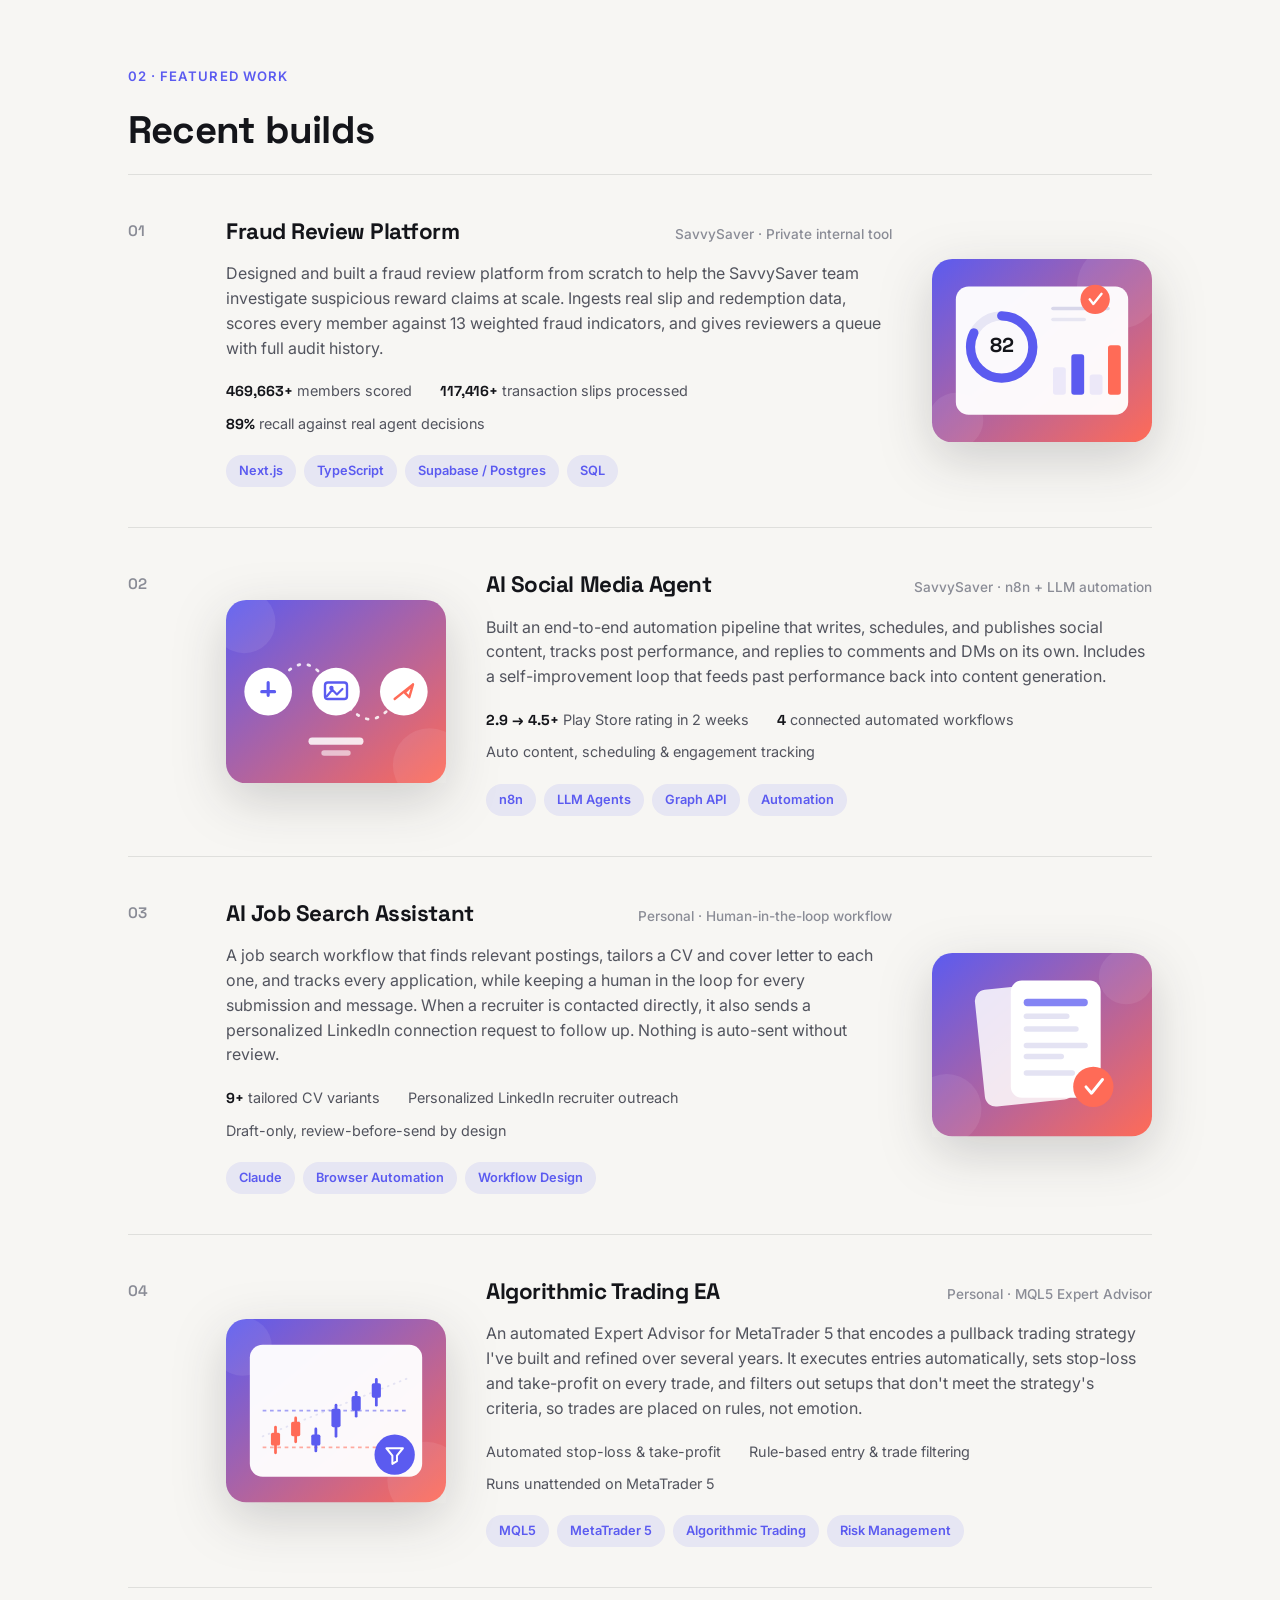
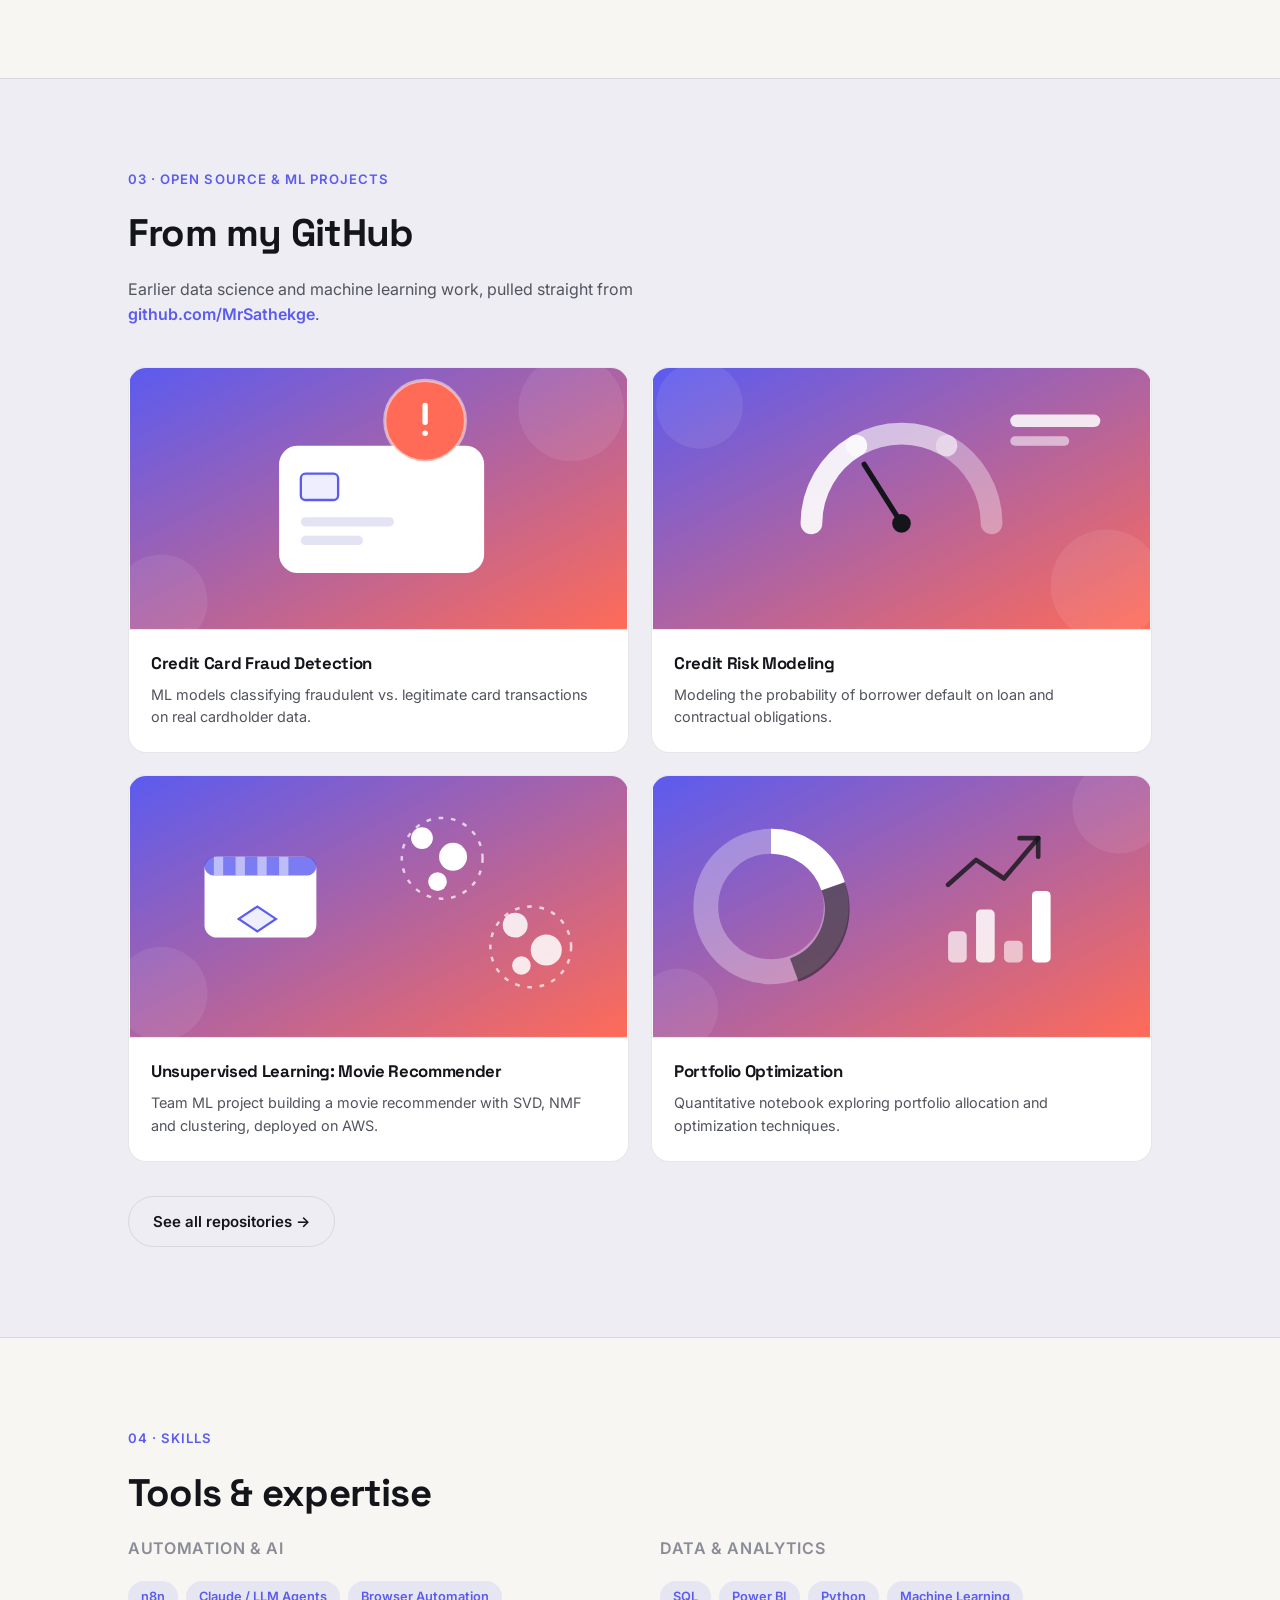
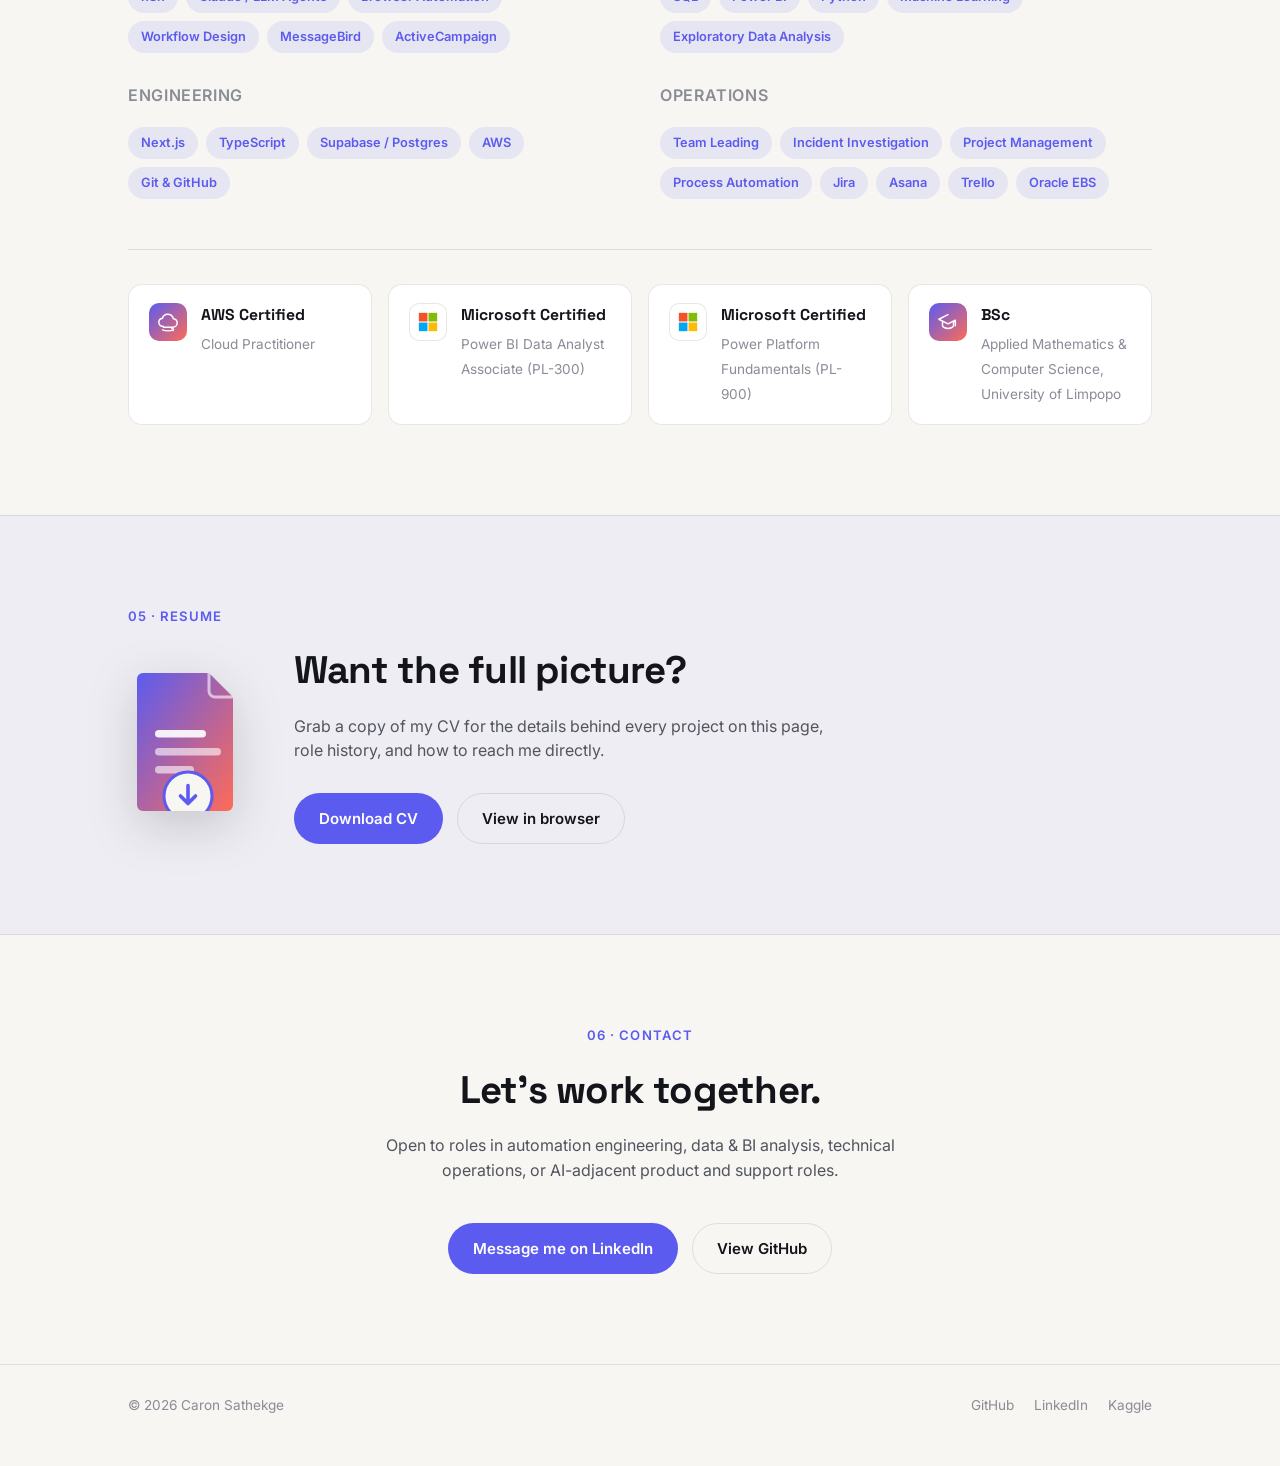
==== commit 6f9a7d1c: "Mention LinkedIn recruiter connection outreach in AI Job Search Assistant description" ====
--- a/index.html
+++ b/index.html
@@ -314,11 +314,12 @@
               <p>
                 A job search workflow that finds relevant postings, tailors a CV and cover letter to
                 each one, and tracks every application, while keeping a human in the loop for every
-                submission and message. Nothing is auto-sent without review.
+                submission and message. When a recruiter is contacted directly, it also sends a
+                personalized LinkedIn connection request to follow up. Nothing is auto-sent without review.
               </p>
               <ul class="work-stats">
                 <li><strong><span class="count" data-target="10" data-suffix="+">0</span></strong> tailored CV variants</li>
-                <li>Automated tracking spreadsheet</li>
+                <li>Personalized LinkedIn recruiter outreach</li>
                 <li>Draft-only, review-before-send by design</li>
               </ul>
               <div class="tag-row">
